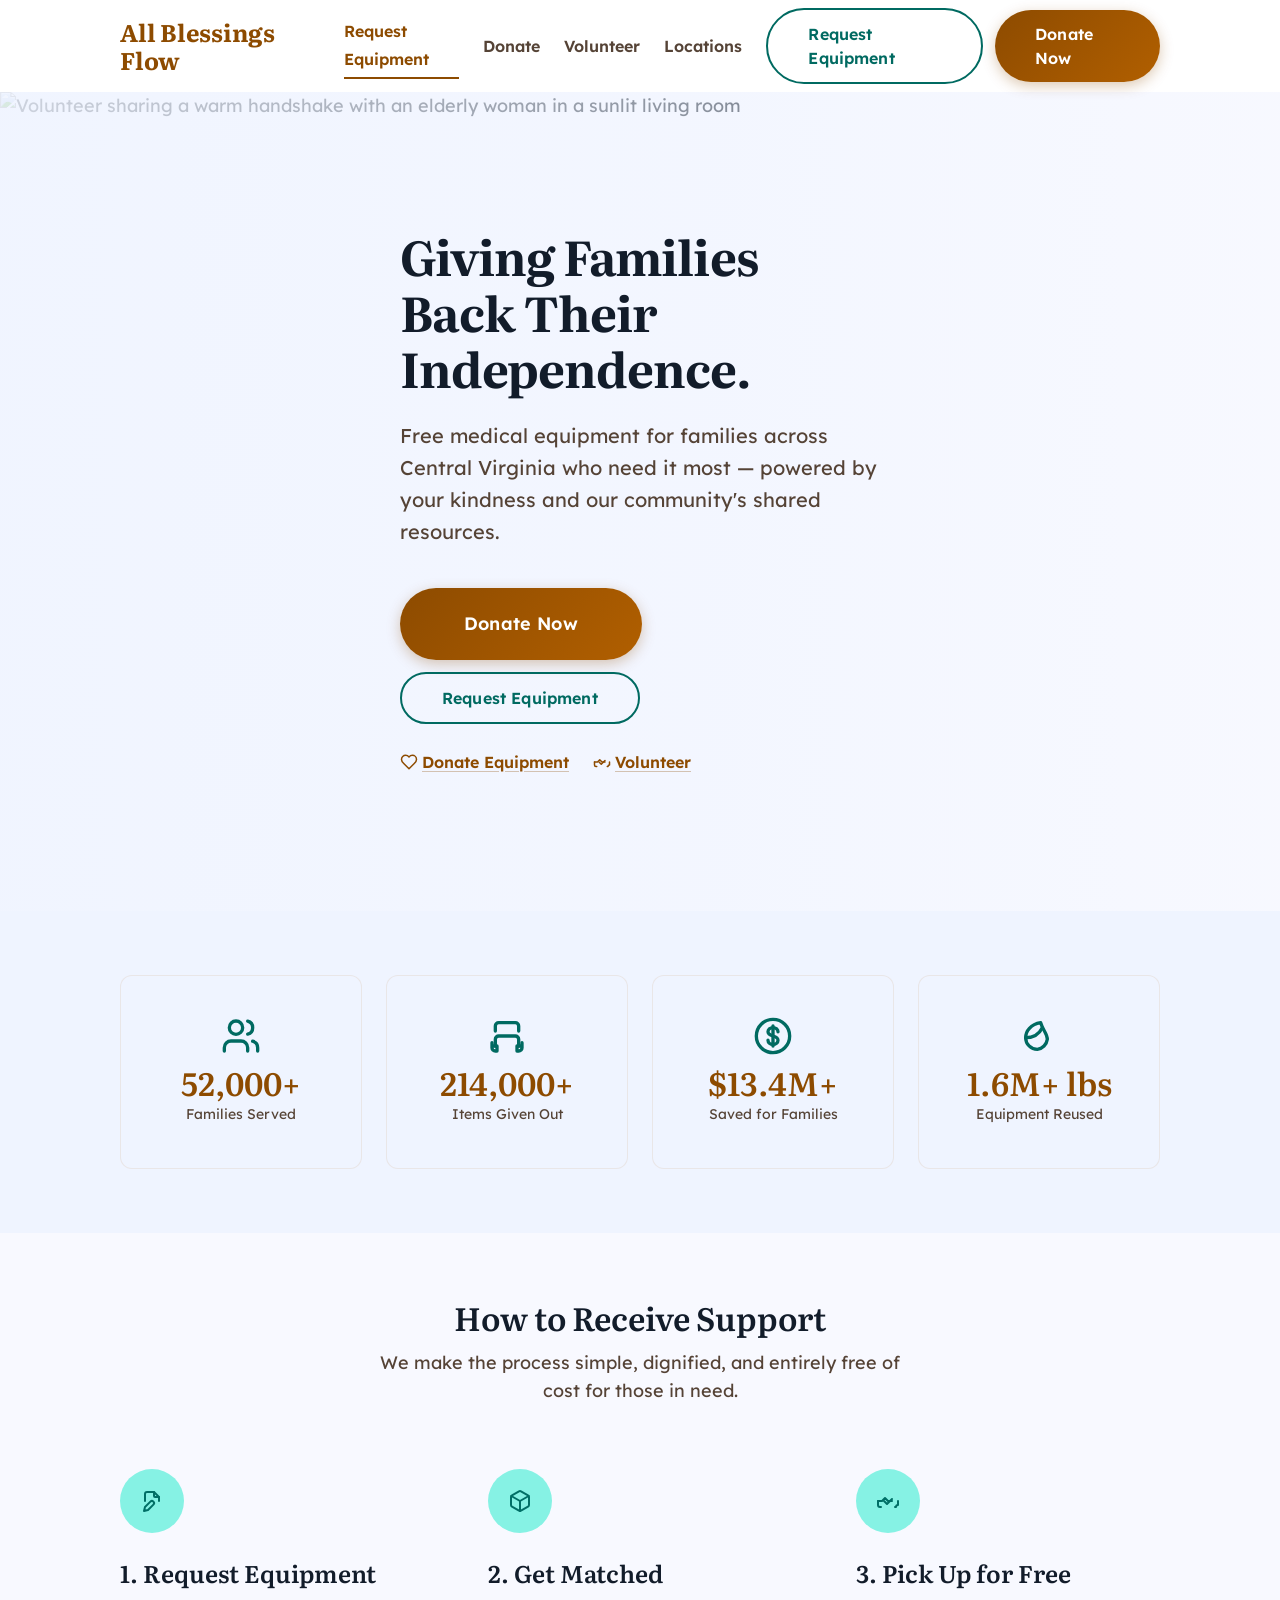
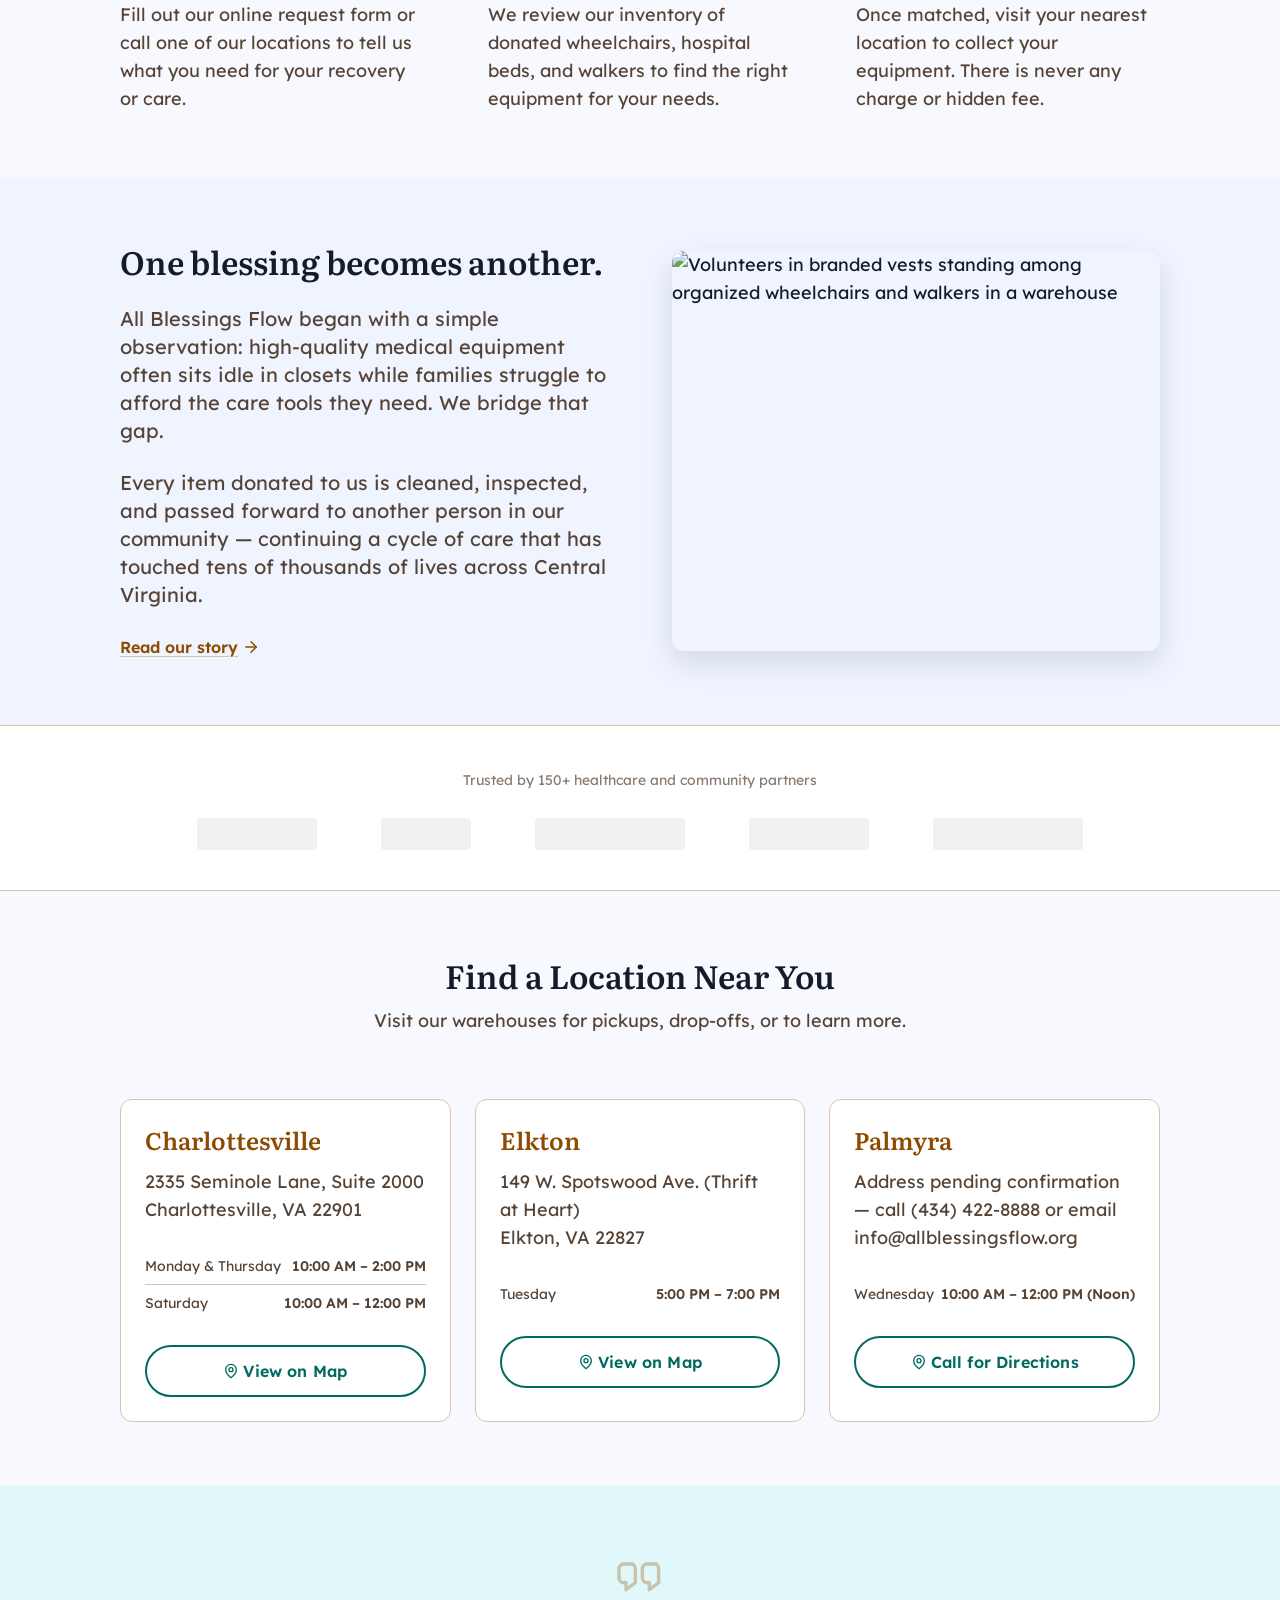
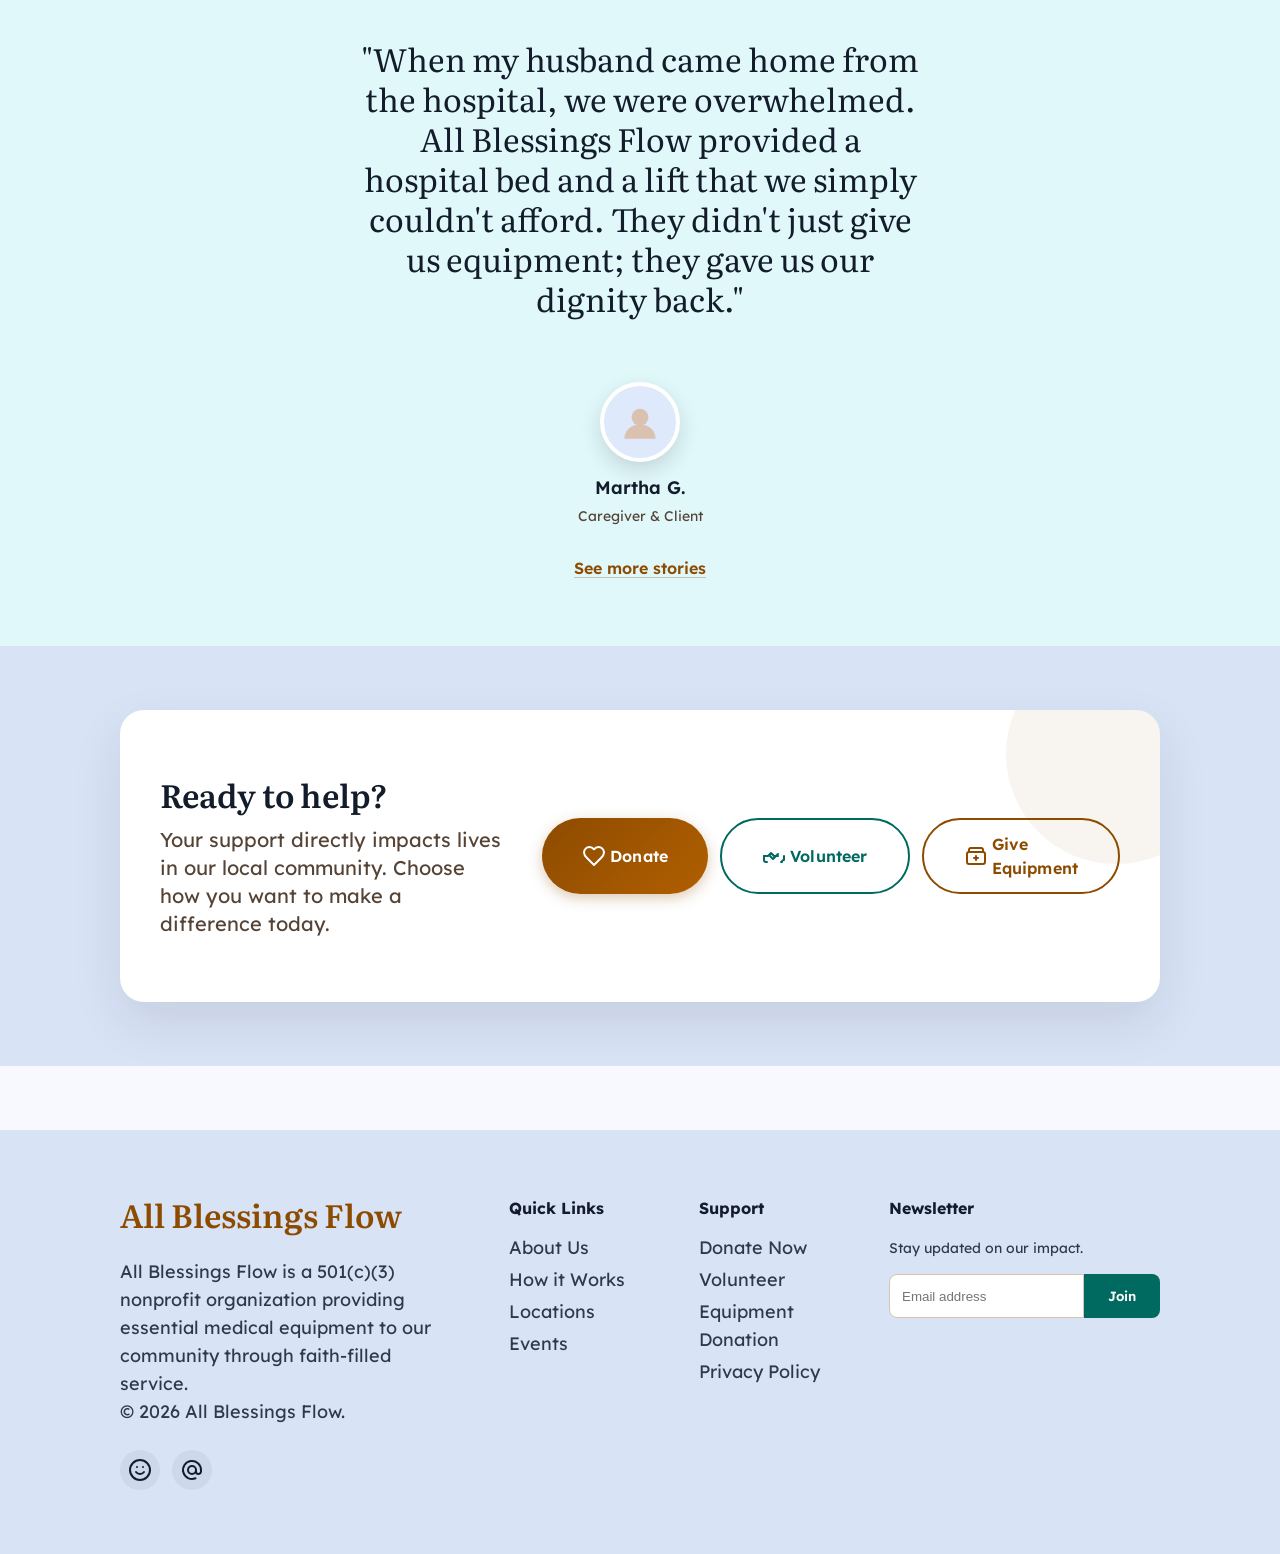
==== index.html @ 449cc772 "Initial commit — All Blessings Flow home page preview build" ====
<!DOCTYPE html>
<html lang="en" class="no-js">
<head>
  <meta charset="UTF-8">
  <meta name="viewport" content="width=device-width, initial-scale=1.0">
  <title>All Blessings Flow | Free Medical Equipment, Charlottesville</title>
  <meta name="description" content="Free durable medical equipment for families in Central Virginia — wheelchairs, hospital beds, and more. No cost, ever. Request equipment today.">
  <link rel="canonical" href="https://[CLIENT-DOMAIN]/">
  <meta property="og:title" content="All Blessings Flow | Free Medical Equipment, Charlottesville">
  <meta property="og:description" content="Free durable medical equipment for families in Central Virginia — wheelchairs, hospital beds, and more. No cost, ever. Request equipment today.">
  <meta property="og:url" content="https://[CLIENT-DOMAIN]/">
  <meta property="og:type" content="website">
  <link rel="stylesheet" href="global/brand.css">
  <link rel="stylesheet" href="global/global.css">
  <link rel="stylesheet" href="index.css">
  <script type="application/ld+json">
{
  "@context": "https://schema.org",
  "@graph": [
    {
      "@type": "NGO",
      "@id": "#business",
      "name": "All Blessings Flow",
      "telephone": "+1-434-422-8888",
      "email": "info@allblessingsflow.org",
      "address": {
        "@type": "PostalAddress",
        "streetAddress": "2335 Seminole Lane, Suite 2000",
        "addressLocality": "Charlottesville",
        "addressRegion": "VA",
        "postalCode": "22901",
        "addressCountry": "US"
      },
      "openingHoursSpecification": [
        {
          "@type": "OpeningHoursSpecification",
          "dayOfWeek": ["Monday", "Thursday"],
          "opens": "10:00",
          "closes": "14:00"
        },
        {
          "@type": "OpeningHoursSpecification",
          "dayOfWeek": ["Saturday"],
          "opens": "10:00",
          "closes": "12:00"
        }
      ],
      "sameAs": [
        "https://www.facebook.com/allblessingsflow",
        "https://www.instagram.com/allblessingsflow2u/",
        "https://www.youtube.com/@allblessingsflow2u"
      ]
    },
    {
      "@type": "WebSite",
      "@id": "#website",
      "name": "All Blessings Flow"
    },
    {
      "@type": "WebPage",
      "name": "All Blessings Flow | Free Medical Equipment, Charlottesville",
      "description": "Free durable medical equipment for families in Central Virginia — wheelchairs, hospital beds, and more. No cost, ever. Request equipment today.",
      "isPartOf": {"@id": "#website"},
      "about": {"@id": "#business"}
    }
  ]
}
  </script>
  <!-- SCHEMA TODO (before go-live): confirm and add "url" on the NGO, WebSite, and WebPage entities once the production domain is finalized. Confirm and add "logo" once new-site brand assets are finalized. Elkton and Palmyra satellite locations are not yet represented as separate LocalBusiness entities. -->
</head>
<body>
  <a href="#main-content" class="skip-link">Skip to main content</a>

  <!-- Icon sprite — inline SVG symbols, no external icon font (fixes Material Symbols web-font failure) -->
  <svg class="icon-sprite" aria-hidden="true">
    <symbol id="icon-users" viewBox="0 0 24 24" fill="none" stroke="currentColor" stroke-width="2" stroke-linecap="round" stroke-linejoin="round">
      <path d="M16 21v-2a4 4 0 0 0-4-4H6a4 4 0 0 0-4 4v2"/><circle cx="9" cy="7" r="4"/><path d="M22 21v-2a4 4 0 0 0-3-3.87"/><path d="M16 3.13a4 4 0 0 1 0 7.75"/>
    </symbol>
    <symbol id="icon-armchair" viewBox="0 0 24 24" fill="none" stroke="currentColor" stroke-width="2" stroke-linecap="round" stroke-linejoin="round">
      <path d="M19 9V6a2 2 0 0 0-2-2H7a2 2 0 0 0-2 2v3"/><path d="M5 18v-4a2 2 0 0 1 2-2h10a2 2 0 0 1 2 2v4"/><path d="M3 16v3a2 2 0 0 0 2 2h1v-3H3Z"/><path d="M21 16v3a2 2 0 0 1-2 2h-1v-3h3Z"/>
    </symbol>
    <symbol id="icon-dollar" viewBox="0 0 24 24" fill="none" stroke="currentColor" stroke-width="2" stroke-linecap="round" stroke-linejoin="round">
      <circle cx="12" cy="12" r="10"/><path d="M12 6v12"/><path d="M15 9.5c0-1.4-1.3-2.5-3-2.5s-3 1.1-3 2.5c0 1.4 1.3 2 3 2.5s3 1.1 3 2.5-1.3 2.5-3 2.5-3-1.1-3-2.5"/>
    </symbol>
    <symbol id="icon-leaf" viewBox="0 0 24 24" fill="none" stroke="currentColor" stroke-width="2" stroke-linecap="round" stroke-linejoin="round">
      <path d="M11 20A7 7 0 0 1 4 13c0-4 3-8 9-9 1.5 5 4 6.5 4 10a7 7 0 0 1-6 6z"/><path d="M4 13c4 0 8-2 10-6"/>
    </symbol>
    <symbol id="icon-file-edit" viewBox="0 0 24 24" fill="none" stroke="currentColor" stroke-width="2" stroke-linecap="round" stroke-linejoin="round">
      <path d="M14 3v4a1 1 0 0 0 1 1h4"/><path d="M5 12V5a2 2 0 0 1 2-2h7l5 5v4"/><path d="M10.4 12.6a2 2 0 1 1 3 3L8 21l-4 1 1-4z"/>
    </symbol>
    <symbol id="icon-package" viewBox="0 0 24 24" fill="none" stroke="currentColor" stroke-width="2" stroke-linecap="round" stroke-linejoin="round">
      <path d="M21 16V8a2 2 0 0 0-1-1.7l-7-4a2 2 0 0 0-2 0l-7 4A2 2 0 0 0 3 8v8a2 2 0 0 0 1 1.7l7 4a2 2 0 0 0 2 0l7-4A2 2 0 0 0 21 16Z"/><path d="M3.3 7 12 12l8.7-5"/><path d="M12 22V12"/>
    </symbol>
    <symbol id="icon-handshake" viewBox="0 0 24 24" fill="none" stroke="currentColor" stroke-width="2" stroke-linecap="round" stroke-linejoin="round">
      <path d="M8 12l3 3 5-5"/><path d="M2 12h4l3-3 3 3h4"/><path d="M2 12v4a2 2 0 0 0 2 2h1"/><path d="M22 12v4a2 2 0 0 0-2 2h-1"/>
    </symbol>
    <symbol id="icon-heart" viewBox="0 0 24 24" fill="none" stroke="currentColor" stroke-width="2" stroke-linecap="round" stroke-linejoin="round">
      <path d="M19 14c1.5-1.5 3-3.3 3-5.5A5.5 5.5 0 0 0 16.5 3c-1.8 0-3.4.9-4.5 2.3C10.9 3.9 9.3 3 7.5 3A5.5 5.5 0 0 0 2 8.5c0 2.2 1.5 4 3 5.5l7 7Z"/>
    </symbol>
    <symbol id="icon-map-pin" viewBox="0 0 24 24" fill="none" stroke="currentColor" stroke-width="2" stroke-linecap="round" stroke-linejoin="round">
      <path d="M20 10c0 6-8 12-8 12s-8-6-8-12a8 8 0 0 1 16 0Z"/><circle cx="12" cy="10" r="3"/>
    </symbol>
    <symbol id="icon-quote" viewBox="0 0 24 24" fill="none" stroke="currentColor" stroke-width="1.5" stroke-linecap="round" stroke-linejoin="round">
      <path d="M9 6H5a2 2 0 0 0-2 2v4a2 2 0 0 0 2 2h1v3l4-3V8a2 2 0 0 0-2-2Z"/><path d="M19 6h-4a2 2 0 0 0-2 2v4a2 2 0 0 0 2 2h1v3l4-3V8a2 2 0 0 0-2-2Z"/>
    </symbol>
    <symbol id="icon-arrow-right" viewBox="0 0 24 24" fill="none" stroke="currentColor" stroke-width="2" stroke-linecap="round" stroke-linejoin="round">
      <path d="M5 12h14"/><path d="m12 5 7 7-7 7"/>
    </symbol>
    <symbol id="icon-medical" viewBox="0 0 24 24" fill="none" stroke="currentColor" stroke-width="2" stroke-linecap="round" stroke-linejoin="round">
      <path d="M19 8V6a2 2 0 0 0-2-2H7a2 2 0 0 0-2 2v2"/><rect x="3" y="8" width="18" height="12" rx="2"/><path d="M12 12v4"/><path d="M10 14h4"/>
    </symbol>
    <symbol id="icon-at-sign" viewBox="0 0 24 24" fill="none" stroke="currentColor" stroke-width="2" stroke-linecap="round" stroke-linejoin="round">
      <circle cx="12" cy="12" r="4"/><path d="M16 12v1.5a2.5 2.5 0 0 0 5 0V12a9 9 0 1 0-5.5 8.28"/>
    </symbol>
    <symbol id="icon-smile" viewBox="0 0 24 24" fill="none" stroke="currentColor" stroke-width="2" stroke-linecap="round" stroke-linejoin="round">
      <circle cx="12" cy="12" r="10"/><path d="M8 14s1.5 2 4 2 4-2 4-2"/><line x1="9" y1="9" x2="9.01" y2="9"/><line x1="15" y1="9" x2="15.01" y2="9"/>
    </symbol>
  </svg>

  <header class="site-header">
    <div class="container site-header__inner">
      <a href="index.html" class="site-header__logo">All Blessings Flow</a>

      <nav class="site-nav" aria-label="Primary">
        <a href="#" class="site-nav__link site-nav__link--active">Request Equipment</a>
        <a href="#" class="site-nav__link">Donate</a>
        <a href="#" class="site-nav__link">Volunteer</a>
        <a href="#" class="site-nav__link">Locations</a>
      </nav>

      <div class="site-header__actions">
        <a href="#" class="btn-secondary site-header__cta-secondary">Request Equipment</a>
        <a href="#" class="btn-primary">Donate Now</a>
        <button type="button" class="nav-toggle" aria-label="Toggle menu" aria-expanded="false">
          <span></span><span></span><span></span>
        </button>
      </div>
    </div>
  </header>

  <main id="main-content">

    <!-- Hero: Character + Problem (SB7) — CTA hierarchy fix: ONE primary filled CTA, ONE outlined secondary -->
    <section class="hero">
      <div class="hero__media">
        <div class="hero__scrim"></div>
        <!-- PLACEHOLDER IMAGE — swap for real ABF photography before launch -->
        <img
          src="https://lh3.googleusercontent.com/aida-public/[base64]"
          alt="Volunteer sharing a warm handshake with an elderly woman in a sunlit living room"
          loading="eager"
          width="1600"
          height="900"
          class="hero__image"
        >
      </div>
      <div class="container hero__content">
        <h1 class="hero__headline">Giving Families Back Their Independence.</h1>
        <p class="hero__subhead">Free medical equipment for families across Central Virginia who need it most — powered by your kindness and our community's shared resources.</p>
        <div class="hero__ctas">
          <a href="#" class="btn-primary btn-primary--large">Donate Now</a>
          <a href="#" class="btn-secondary">Request Equipment</a>
        </div>
        <div class="hero__tertiary-links">
          <a href="#" class="btn-tertiary-link">
            <svg class="icon"><use href="#icon-heart"></use></svg>
            Donate Equipment
          </a>
          <a href="#" class="btn-tertiary-link">
            <svg class="icon"><use href="#icon-handshake"></use></svg>
            Volunteer
          </a>
        </div>
      </div>
    </section>

    <!-- Impact Stats: Guide — Authority (SB7) -->
    <section class="section impact-stats" aria-label="Our impact">
      <div class="container">
        <h2 class="sr-only">Our Impact Since 2015</h2>
        <div class="impact-stats__grid">
          <div class="bento-card impact-stat">
            <svg class="icon icon-lg impact-stat__icon"><use href="#icon-users"></use></svg>
            <p class="impact-stat__number">52,000+</p>
            <p class="impact-stat__label">Families Served</p>
          </div>
          <div class="bento-card impact-stat">
            <svg class="icon icon-lg impact-stat__icon"><use href="#icon-armchair"></use></svg>
            <p class="impact-stat__number">214,000+</p>
            <p class="impact-stat__label">Items Given Out</p>
          </div>
          <div class="bento-card impact-stat">
            <svg class="icon icon-lg impact-stat__icon"><use href="#icon-dollar"></use></svg>
            <p class="impact-stat__number">$13.4M+</p>
            <p class="impact-stat__label">Saved for Families</p>
          </div>
          <div class="bento-card impact-stat">
            <svg class="icon icon-lg impact-stat__icon"><use href="#icon-leaf"></use></svg>
            <p class="impact-stat__number">1.6M+ lbs</p>
            <p class="impact-stat__label">Equipment Reused</p>
          </div>
        </div>
      </div>
    </section>

    <!-- How It Works: Plan (SB7) -->
    <section class="section how-it-works" id="how-it-works">
      <div class="container">
        <div class="how-it-works__intro">
          <h2>How to Receive Support</h2>
          <p>We make the process simple, dignified, and entirely free of cost for those in need.</p>
        </div>
        <div class="how-it-works__steps">
          <div class="how-it-works__step">
            <div class="how-it-works__icon-circle">
              <svg class="icon"><use href="#icon-file-edit"></use></svg>
            </div>
            <h3>1. Request Equipment</h3>
            <p>Fill out our online request form or call one of our locations to tell us what you need for your recovery or care.</p>
          </div>
          <div class="how-it-works__step">
            <div class="how-it-works__icon-circle">
              <svg class="icon"><use href="#icon-package"></use></svg>
            </div>
            <h3>2. Get Matched</h3>
            <p>We review our inventory of donated wheelchairs, hospital beds, and walkers to find the right equipment for your needs.</p>
          </div>
          <div class="how-it-works__step">
            <div class="how-it-works__icon-circle">
              <svg class="icon"><use href="#icon-handshake"></use></svg>
            </div>
            <h3>3. Pick Up for Free</h3>
            <p>Once matched, visit your nearest location to collect your equipment. There is never any charge or hidden fee.</p>
          </div>
        </div>
      </div>
    </section>

    <!-- Mission Story: Guide — Empathy + Problem (Philosophical) (SB7) -->
    <section class="section mission-story">
      <div class="container mission-story__grid">
        <div class="mission-story__content">
          <h2>One blessing becomes another.</h2>
          <p>All Blessings Flow began with a simple observation: high-quality medical equipment often sits idle in closets while families struggle to afford the care tools they need. We bridge that gap.</p>
          <p>Every item donated to us is cleaned, inspected, and passed forward to another person in our community — continuing a cycle of care that has touched tens of thousands of lives across Central Virginia.</p>
          <a href="#" class="btn-tertiary-link">
            Read our story
            <svg class="icon"><use href="#icon-arrow-right"></use></svg>
          </a>
        </div>
        <div class="mission-story__media">
          <!-- PLACEHOLDER IMAGE — swap for real ABF photography before launch -->
          <img
            src="https://lh3.googleusercontent.com/aida-public/[base64]"
            alt="Volunteers in branded vests standing among organized wheelchairs and walkers in a warehouse"
            loading="lazy"
            width="800"
            height="600"
          >
        </div>
      </div>
    </section>

    <!-- Partner Bar: Guide — Authority (SB7) -->
    <section class="section partner-bar" aria-label="Our partners">
      <div class="container">
        <p class="partner-bar__label">Trusted by 150+ healthcare and community partners</p>
        <div class="partner-bar__logos" aria-hidden="true">
          <div class="partner-bar__logo"></div>
          <div class="partner-bar__logo partner-bar__logo--sm"></div>
          <div class="partner-bar__logo partner-bar__logo--lg"></div>
          <div class="partner-bar__logo"></div>
          <div class="partner-bar__logo partner-bar__logo--lg"></div>
        </div>
      </div>
    </section>

    <!-- Locations: rendered from structured data in index.js — see Copy Flags for two unresolved fields -->
    <section class="section locations" id="locations" aria-label="Our locations">
      <div class="container">
        <div class="locations__intro">
          <h2>Find a Location Near You</h2>
          <p>Visit our warehouses for pickups, drop-offs, or to learn more.</p>
        </div>
        <div class="locations__grid" id="locations-grid">
          <!-- Populated by index.js from the LOCATIONS data array -->
        </div>
      </div>
    </section>

    <!-- Testimonial: Success Vision + Transformation (SB7) — Typographic boldness moment -->
    <!-- PLACEHOLDER TESTIMONIAL — replace with real client story + real photo before launch, do not publish as-is -->
    <section class="section testimonial" aria-label="Client testimonial">
      <div class="container testimonial__content">
        <svg class="icon testimonial__quote-mark" aria-hidden="true"><use href="#icon-quote"></use></svg>
        <blockquote class="testimonial__quote">
          "When my husband came home from the hospital, we were overwhelmed. All Blessings Flow provided a hospital bed and a lift that we simply couldn't afford. They didn't just give us equipment; they gave us our dignity back."
        </blockquote>
        <div class="testimonial__attribution">
          <div class="testimonial__avatar" role="img" aria-label="Placeholder avatar — testimonial photo pending">
            <svg width="48" height="48" viewBox="0 0 80 80" aria-hidden="true">
              <circle cx="40" cy="40" r="40" class="avatar-placeholder__bg"/>
              <circle cx="40" cy="32" r="14" class="avatar-placeholder__fg"/>
              <path d="M14 68c0-14.36 11.64-24 26-24s26 9.64 26 24" class="avatar-placeholder__fg"/>
            </svg>
          </div>
          <p class="testimonial__name">Martha G.</p>
          <p class="testimonial__role">Caregiver &amp; Client</p>
          <a href="#" class="btn-tertiary-link testimonial__link">See more stories</a>
        </div>
      </div>
    </section>

    <!-- Secondary CTA — Layout boldness moment: inset card breaks the full-bleed section stack -->
    <section class="section secondary-cta">
      <div class="container">
        <div class="secondary-cta__card">
          <div class="secondary-cta__decor" aria-hidden="true"></div>
          <div class="secondary-cta__content">
            <h2>Ready to help?</h2>
            <p>Your support directly impacts lives in our local community. Choose how you want to make a difference today.</p>
          </div>
          <div class="secondary-cta__actions">
            <a href="#" class="btn-primary">
              <svg class="icon"><use href="#icon-heart"></use></svg>
              Donate
            </a>
            <a href="#" class="btn-secondary">
              <svg class="icon"><use href="#icon-handshake"></use></svg>
              Volunteer
            </a>
            <a href="#" class="btn-ghost secondary-cta__give-equipment">
              <svg class="icon"><use href="#icon-medical"></use></svg>
              Give Equipment
            </a>
          </div>
        </div>
      </div>
    </section>

  </main>

  <footer class="site-footer">
    <div class="container site-footer__grid">
      <div class="site-footer__about">
        <h2 class="site-footer__logo">All Blessings Flow</h2>
        <p class="site-footer__description">
          All Blessings Flow is a 501(c)(3) nonprofit organization providing essential medical equipment to our community through faith-filled service.
          <br>&copy; <span id="copyright-year"></span> All Blessings Flow.
        </p>
        <div class="site-footer__socials">
          <a href="#" class="site-footer__social-link" aria-label="All Blessings Flow on social media">
            <svg class="icon"><use href="#icon-smile"></use></svg>
          </a>
          <a href="mailto:info@allblessingsflow.org" class="site-footer__social-link" aria-label="Email All Blessings Flow">
            <svg class="icon"><use href="#icon-at-sign"></use></svg>
          </a>
        </div>
      </div>

      <div class="site-footer__columns">
        <div class="site-footer__column">
          <h4>Quick Links</h4>
          <ul>
            <li><a href="#">About Us</a></li>
            <li><a href="#how-it-works">How it Works</a></li>
            <li><a href="#locations">Locations</a></li>
            <li><a href="#">Events</a></li>
          </ul>
        </div>
        <div class="site-footer__column">
          <h4>Support</h4>
          <ul>
            <li><a href="#">Donate Now</a></li>
            <li><a href="#">Volunteer</a></li>
            <li><a href="#">Equipment Donation</a></li>
            <li><a href="#">Privacy Policy</a></li>
          </ul>
        </div>
        <div class="site-footer__column site-footer__column--newsletter">
          <h4>Newsletter</h4>
          <p>Stay updated on our impact.</p>
          <form
            name="newsletter-signup"
            method="POST"
            data-netlify="true"
            class="newsletter-form"
          >
            <input type="hidden" name="form-name" value="newsletter-signup">
            <div class="newsletter-form__row">
              <label for="newsletter-email" class="sr-only">Email address</label>
              <input type="email" id="newsletter-email" name="email" placeholder="Email address" required class="newsletter-form__input">
              <button type="submit" class="newsletter-form__submit">Join</button>
            </div>
            <p class="newsletter-form__message newsletter-form__message--success" hidden>Thanks for joining — we'll keep you posted on the families you're helping.</p>
            <p class="newsletter-form__message newsletter-form__message--error" hidden>Something went wrong — please try again, or email us directly at info@allblessingsflow.org.</p>
          </form>
        </div>
      </div>
    </div>
  </footer>

  <script src="global/nav.js" defer></script>
  <script src="index.js" defer></script>
</body>
</html>
---- global/brand.css ----
/* Brand — All Blessings Flow */
/* Generated by Brand Agent — Stitch Foundation Mode (translated from DESIGN.md + code.html) — do not edit manually */

@import url('https://fonts.googleapis.com/css2?family=Literata:wght@400;600;700&family=Lexend:wght@400;500;600&display=swap');

:root {
  /* ---- Core 5-role palette ---- */
  --color-primary: #8d4b00;
  --color-secondary: #006a61;
  --color-neutral-dark: #121c2a;
  --color-neutral-light: #f8f9ff;
  --color-accent: #b15f00;

  /* RGB channel companions (for rgba() alpha variants) */
  --color-primary-rgb: 141, 75, 0;
  --color-secondary-rgb: 0, 106, 97;
  --color-accent-rgb: 177, 95, 0;
  --color-neutral-dark-rgb: 18, 28, 42;
  --color-neutral-light-rgb: 248, 249, 255;

  /* Utility colors — required on every build */
  --color-text-muted: #554336;      /* on-surface-variant */
  --color-text-lighter: #887364;    /* outline */
  --color-border: #dbc2b0;          /* outline-variant */
  --color-input-border: #dbc2b0;    /* outline-variant */
  --color-error: #ba1a1a;

  /* ---- Extended Stitch surface system (preserved verbatim from DESIGN.md/code.html) ---- */
  --color-surface: #f8f9ff;
  --color-surface-dim: #d0dbed;
  --color-surface-bright: #f8f9ff;
  --color-surface-container-lowest: #ffffff;
  --color-surface-container-low: #eff4ff;
  --color-surface-container-low-rgb: 239, 244, 255;
  --color-surface-container: #e6eeff;
  --color-surface-container-high: #dee9fc;
  --color-surface-container-highest: #d9e3f6;
  --color-on-surface: #121c2a;
  --color-on-surface-variant: #554336;
  --color-outline: #887364;
  --color-outline-variant: #dbc2b0;
  --color-secondary-container: #86f2e4;
  --color-on-secondary-container: #006f66;
  --color-on-primary: #ffffff;
  --color-on-secondary: #ffffff;
  --color-on-error: #ffffff;

  /* Hero scrim / overlay (hero uses a light gradient scrim, not a dark one) */
  --hero-scrim: rgba(var(--color-surface-container-low-rgb), 0.85);

  /* Typography */
  --font-display: 'Literata', serif;
  --font-body: 'Lexend', sans-serif;

  /* Font sizes — mobile-first base values */
  --text-h1: 32px;
  --text-h1-line-height: 40px;
  --text-h1-letter-spacing: -0.02em;
  --text-h2: 24px;
  --text-h2-line-height: 32px;
  --text-h3: 24px;
  --text-h3-line-height: 32px;
  --text-body-lg: 20px;
  --text-body-lg-line-height: 32px;
  --text-body: 18px;
  --text-body-line-height: 28px;
  --text-label-lg: 16px;
  --text-label-lg-line-height: 24px;
  --text-label-lg-letter-spacing: 0.01em;
  --text-small: 14px;
  --text-small-line-height: 20px;

  /* Spacing — Stitch-native scale (matches code.html Tailwind spacing keys exactly) */
  --space-xs: 4px;
  --space-base: 8px;
  --space-sm: 12px;
  --space-md: 24px;
  --space-gutter: 24px;
  --space-lg: 40px;
  --space-xl: 64px;
  --space-margin-mobile: 16px;
  --space-margin-desktop: 80px;

  /* Layout */
  --container-max: 1200px;
  --section-padding: 64px;           /* desktop vertical section padding (xl) */
  --section-padding-mobile: 48px;    /* NON-BLOCKING assumption — DESIGN.md defines one xl value; 48px derived per project convention (mobile < desktop) */
  --container-padding: 16px;         /* margin-mobile */
  --container-padding-desktop: 80px; /* margin-desktop */

  /* Border radius */
  --radius-default: 0.25rem;
  --radius-lg: 0.5rem;
  --radius-xl: 0.75rem;
  --radius-full: 9999px;
}

/* Desktop typography upgrade — min-width only, per mobile-first rule */
@media (min-width: 769px) {
  :root {
    --text-h1: 48px;
    --text-h1-line-height: 56px;
    --text-h2: 32px;
    --text-h2-line-height: 40px;
  }
}
---- global/global.css ----
/* All Blessings Flow — Global Styles */
/* Imports brand.css, resets, base styles, shared components */

@import url('brand.css');

/*
  Motion moments committed for this build (Step 0 — UI/UX Design Thinking):
  1. Hero entrance — headline/subhead/CTAs fade up in staggered sequence on load (index.html hero)
  2. Primary CTA hover — .btn-primary lifts + brightens on hover/focus
  3. Featured cards (Impact Stats + Locations) — hover lift, plus a one-time IntersectionObserver
     reveal-on-scroll as each card group enters the viewport (index.js)
  Nothing else animates. No parallax, no auto-play, no scroll-linked effects beyond the above.
*/

/* ---- Reset ---- */
*,
*::before,
*::after {
  box-sizing: border-box;
  margin: 0;
  padding: 0;
}

html {
  scroll-behavior: smooth;
}

body {
  font-family: var(--font-body);
  font-size: var(--text-body);
  line-height: var(--text-body-line-height);
  color: var(--color-on-surface);
  background: var(--color-surface);
  overflow-x: hidden;
  -webkit-font-smoothing: antialiased;
}

img {
  max-width: 100%;
  height: auto;
  display: block;
}

a {
  color: inherit;
  text-decoration: none;
}

button {
  font-family: inherit;
  cursor: pointer;
  border: none;
  background: none;
}

ul {
  list-style: none;
}

h1, h2, h3, h4 {
  font-family: var(--font-display);
  color: var(--color-on-surface);
}

h1 {
  font-size: var(--text-h1);
  line-height: var(--text-h1-line-height);
  font-weight: 700;
  letter-spacing: var(--text-h1-letter-spacing);
}

h2 {
  font-size: var(--text-h2);
  line-height: var(--text-h2-line-height);
  font-weight: 600;
}

h3 {
  font-size: var(--text-h3);
  line-height: var(--text-h3-line-height);
  font-weight: 600;
}

/* ---- Skip Link ---- */
.skip-link {
  position: absolute;
  top: -100px;
  left: var(--space-base);
  background: var(--color-primary);
  color: var(--color-on-primary);
  padding: var(--space-sm) var(--space-md);
  border-radius: var(--radius-default);
  z-index: 1000;
  transition: top 200ms ease;
}

.skip-link:focus {
  top: var(--space-base);
}

/* ---- Focus states ---- */
a:focus-visible,
button:focus-visible,
input:focus-visible {
  outline: 3px solid var(--color-secondary);
  outline-offset: 2px;
}

/* ---- Container ---- */
.container {
  width: 100%;
  max-width: var(--container-max);
  margin-inline: auto;
  padding-inline: var(--container-padding);
}

@media (min-width: 769px) {
  .container {
    padding-inline: var(--container-padding-desktop);
  }
}

/* ---- Buttons ---- */
.btn-primary,
.btn-secondary,
.btn-ghost {
  display: inline-flex;
  align-items: center;
  justify-content: center;
  gap: var(--space-xs);
  min-height: 44px;
  padding: var(--space-sm) var(--space-lg);
  border-radius: var(--radius-full);
  font-family: var(--font-body);
  font-size: var(--text-label-lg);
  font-weight: 600;
  letter-spacing: var(--text-label-lg-letter-spacing);
  line-height: var(--text-label-lg-line-height);
  transition: transform 200ms ease, opacity 200ms ease, background 200ms ease;
}

.btn-primary {
  background: linear-gradient(135deg, var(--color-primary) 0%, var(--color-accent) 100%);
  color: var(--color-on-primary);
  box-shadow: 0 4px 14px rgba(var(--color-primary-rgb), 0.3);
}

.btn-primary:hover,
.btn-primary:focus-visible {
  transform: translateY(-2px);
  opacity: 0.92;
}

.btn-primary--large {
  padding: var(--space-md) var(--space-xl);
  font-size: 1.125rem;
}

.btn-secondary {
  background: transparent;
  color: var(--color-secondary);
  border: 2px solid var(--color-secondary);
}

.btn-secondary:hover,
.btn-secondary:focus-visible {
  background: var(--color-secondary);
  color: var(--color-on-secondary);
}

.btn-ghost {
  background: var(--color-on-surface);
  color: var(--color-neutral-light);
}

.btn-tertiary-link {
  display: inline-flex;
  align-items: center;
  gap: var(--space-xs);
  color: var(--color-primary);
  font-weight: 600;
  font-size: var(--text-label-lg);
  text-decoration: underline;
  text-decoration-color: rgba(var(--color-primary-rgb), 0.3);
  text-underline-offset: 3px;
  transition: text-decoration-color 200ms ease;
}

.btn-tertiary-link:hover {
  text-decoration-color: var(--color-primary);
}

.btn-tertiary-link .icon {
  width: 18px;
  height: 18px;
}

/* ---- Icon utility ---- */
.icon {
  width: 24px;
  height: 24px;
  flex-shrink: 0;
}

.icon-sprite {
  display: none;
}

/* ---- Skip Nav helpers ---- */
main {
  display: block;
}

/* ---- Section base ---- */
.section {
  padding-block: var(--section-padding-mobile);
}

@media (min-width: 769px) {
  .section {
    padding-block: var(--section-padding);
  }
}

/* ---- Bento / Featured Card (Impact Stats + Locations) ---- */
.bento-card {
  background: var(--color-surface-container-low);
  border: 1px solid rgba(var(--color-primary-rgb), 0);
  border-color: color-mix(in srgb, var(--color-outline-variant) 30%, transparent);
  border-radius: var(--radius-xl);
  transition: transform 300ms ease, box-shadow 300ms ease;
  opacity: 0;
  transform: translateY(20px);
}

.bento-card.is-visible {
  opacity: 1;
  transform: translateY(0);
  transition: opacity 500ms ease, transform 500ms ease;
}

.bento-card:hover {
  transform: translateY(-4px);
  box-shadow: 0 12px 30px rgba(var(--color-neutral-dark-rgb), 0.08);
}

.bento-card.is-visible:hover {
  transform: translateY(-4px);
}

/* ---- Skip link visible fallback for no-JS reveal (progressive enhancement) ---- */
.no-js .bento-card {
  opacity: 1;
  transform: none;
}
---- index.css ----
/* All Blessings Flow — Home Page Styles */
/* Uses only CSS variables from global/brand.css — no hardcoded colors */

.sr-only {
  position: absolute;
  width: 1px;
  height: 1px;
  padding: 0;
  margin: -1px;
  overflow: hidden;
  clip: rect(0, 0, 0, 0);
  white-space: nowrap;
  border: 0;
}

.icon-lg {
  width: 40px;
  height: 40px;
}

.icon-sm {
  width: 16px;
  height: 16px;
}

/* ==================== Site Header / Nav ==================== */
.site-header {
  position: sticky;
  top: 0;
  z-index: 50;
  background: var(--color-surface-container-lowest);
  transition: box-shadow 200ms ease;
}

.site-header.is-scrolled {
  box-shadow: 0 2px 12px rgba(var(--color-neutral-dark-rgb), 0.08);
}

.site-header__inner {
  display: flex;
  align-items: center;
  justify-content: space-between;
  gap: var(--space-md);
  padding-block: var(--space-base);
}

.site-header__logo {
  font-family: var(--font-display);
  font-size: 1.5rem;
  font-weight: 700;
  color: var(--color-primary);
  letter-spacing: -0.01em;
}

.site-nav {
  display: none;
  align-items: center;
  gap: var(--space-md);
}

.site-nav__link {
  font-family: var(--font-body);
  font-size: var(--text-label-lg);
  font-weight: 600;
  color: var(--color-on-surface-variant);
  padding-block: var(--space-xs);
  min-height: 44px;
  display: inline-flex;
  align-items: center;
  transition: color 200ms ease;
}

.site-nav__link:hover {
  color: var(--color-primary);
}

.site-nav__link--active {
  color: var(--color-primary);
  border-bottom: 2px solid var(--color-primary);
}

.site-header__actions {
  display: flex;
  align-items: center;
  gap: var(--space-sm);
}

.site-header__cta-secondary {
  display: none;
}

/* Hamburger */
.nav-toggle {
  display: flex;
  flex-direction: column;
  justify-content: center;
  align-items: center;
  gap: 5px;
  width: 44px;
  height: 44px;
}

.nav-toggle span {
  display: block;
  width: 22px;
  height: 2px;
  background: var(--color-on-surface);
  transition: transform 200ms ease, opacity 200ms ease;
}

body.nav-open .nav-toggle span:nth-child(1) {
  transform: translateY(7px) rotate(45deg);
}
body.nav-open .nav-toggle span:nth-child(2) {
  opacity: 0;
}
body.nav-open .nav-toggle span:nth-child(3) {
  transform: translateY(-7px) rotate(-45deg);
}

/* Mobile nav overlay — opacity + pointer-events transition, never display:none/block */
.nav-overlay {
  position: fixed;
  inset: 0;
  background: rgba(var(--color-neutral-dark-rgb), 0.4);
  opacity: 0;
  pointer-events: none;
  transition: opacity 250ms ease;
  z-index: 40;
}

body.nav-open .nav-overlay {
  opacity: 1;
  pointer-events: auto;
}

body.nav-open .site-nav {
  display: flex;
  flex-direction: column;
  align-items: flex-start;
  position: fixed;
  top: 0;
  right: 0;
  bottom: 0;
  width: min(80vw, 320px);
  background: var(--color-surface-container-lowest);
  padding: calc(var(--space-xl) + var(--space-md)) var(--space-md) var(--space-md);
  gap: var(--space-md);
  z-index: 45;
  box-shadow: -4px 0 24px rgba(var(--color-neutral-dark-rgb), 0.12);
}

@media (min-width: 1024px) {
  .site-nav {
    display: flex;
    position: static;
    width: auto;
    background: none;
    padding: 0;
    box-shadow: none;
  }
  .site-header__cta-secondary {
    display: inline-flex;
  }
  .nav-toggle {
    display: none;
  }
}

/* ==================== Hero ==================== */
.hero {
  position: relative;
  min-height: 560px;
  display: flex;
  align-items: center;
  padding-block: var(--space-xl);
  overflow: hidden;
}

.hero__media {
  position: absolute;
  inset: 0;
  z-index: 0;
}

.hero__scrim {
  position: absolute;
  inset: 0;
  background: linear-gradient(to right, var(--hero-scrim) 0%, rgba(var(--color-surface-container-low-rgb), 0.55) 55%, rgba(var(--color-surface-container-low-rgb), 0.1) 100%);
  z-index: 1;
}

.hero__image {
  width: 100%;
  height: 100%;
  object-fit: cover;
}

.hero__content {
  position: relative;
  z-index: 2;
  max-width: 640px;
}

.hero__headline {
  opacity: 0;
  animation: fade-up 500ms ease forwards;
}

.hero__subhead {
  font-size: var(--text-body-lg);
  line-height: var(--text-body-lg-line-height);
  color: var(--color-on-surface-variant);
  margin-top: var(--space-md);
  max-width: 480px;
  opacity: 0;
  animation: fade-up 500ms ease 100ms forwards;
}

.hero__ctas {
  display: flex;
  flex-wrap: wrap;
  gap: var(--space-sm);
  margin-top: var(--space-lg);
  opacity: 0;
  animation: fade-up 500ms ease 200ms forwards;
}

.hero__tertiary-links {
  display: flex;
  flex-wrap: wrap;
  gap: var(--space-md);
  margin-top: var(--space-md);
  opacity: 0;
  animation: fade-up 500ms ease 300ms forwards;
}

@keyframes fade-up {
  from { opacity: 0; transform: translateY(16px); }
  to { opacity: 1; transform: translateY(0); }
}

@media (min-width: 769px) {
  .hero {
    min-height: 700px;
  }
}

@media (min-width: 1024px) {
  .hero {
    min-height: 819px;
  }
}

/* ==================== Impact Stats ==================== */
.impact-stats {
  background: var(--color-surface-container-low);
}

.impact-stats__grid {
  display: grid;
  grid-template-columns: 1fr;
  gap: var(--space-md);
}

.impact-stat {
  padding: var(--space-lg) var(--space-md);
  display: flex;
  flex-direction: column;
  align-items: center;
  text-align: center;
}

.impact-stat__icon {
  color: var(--color-secondary);
  margin-bottom: var(--space-sm);
}

.impact-stat__number {
  font-family: var(--font-display);
  font-size: var(--text-h2);
  font-weight: 600;
  color: var(--color-primary);
}

.impact-stat__label {
  color: var(--color-on-surface-variant);
  font-size: var(--text-small);
  margin-top: var(--space-xs);
}

@media (min-width: 600px) {
  .impact-stats__grid {
    grid-template-columns: repeat(2, 1fr);
  }
}

@media (min-width: 1024px) {
  .impact-stats__grid {
    grid-template-columns: repeat(4, 1fr);
  }
}

/* ==================== How It Works ==================== */
.how-it-works {
  background: var(--color-surface);
}

.how-it-works__intro {
  text-align: center;
  max-width: 560px;
  margin-inline: auto;
  margin-bottom: var(--space-xl);
}

.how-it-works__intro p {
  color: var(--color-on-surface-variant);
  margin-top: var(--space-sm);
}

.how-it-works__steps {
  display: grid;
  grid-template-columns: 1fr;
  gap: var(--space-xl);
}

.how-it-works__icon-circle {
  width: 64px;
  height: 64px;
  border-radius: var(--radius-full);
  background: var(--color-secondary-container);
  color: var(--color-on-secondary-container);
  display: flex;
  align-items: center;
  justify-content: center;
  margin-bottom: var(--space-md);
  transition: transform 200ms ease;
}

.how-it-works__step:hover .how-it-works__icon-circle {
  transform: scale(1.08);
}

.how-it-works__step h3 {
  margin-bottom: var(--space-sm);
}

.how-it-works__step p {
  color: var(--color-on-surface-variant);
}

@media (min-width: 769px) {
  .how-it-works__steps {
    grid-template-columns: repeat(3, 1fr);
  }
}

/* ==================== Mission Story ==================== */
.mission-story {
  background: var(--color-surface-container-low);
  overflow: hidden;
}

.mission-story__grid {
  display: grid;
  grid-template-columns: 1fr;
  gap: var(--space-xl);
  align-items: center;
}

.mission-story__content p {
  color: var(--color-on-surface-variant);
  font-size: var(--text-body-lg);
  margin-top: var(--space-md);
}

.mission-story__content .btn-tertiary-link {
  margin-top: var(--space-md);
}

.mission-story__media {
  order: -1;
  height: 260px;
  border-radius: var(--radius-xl);
  overflow: hidden;
  box-shadow: 0 12px 30px rgba(var(--color-neutral-dark-rgb), 0.12);
}

.mission-story__media img {
  width: 100%;
  height: 100%;
  object-fit: cover;
}

@media (min-width: 769px) {
  .mission-story__media {
    height: 400px;
  }
}

@media (min-width: 1024px) {
  .mission-story__grid {
    grid-template-columns: 1fr 1fr;
  }
  .mission-story__media {
    order: 1;
  }
}

/* ==================== Partner Bar ==================== */
.partner-bar {
  background: var(--color-surface-container-lowest);
  border-block: 1px solid var(--color-border);
  padding-block: var(--space-lg);
}

.partner-bar__label {
  text-align: center;
  font-size: var(--text-small);
  color: var(--color-on-surface-variant);
  opacity: 0.7;
  margin-bottom: var(--space-md);
}

.partner-bar__logos {
  display: flex;
  flex-wrap: wrap;
  justify-content: center;
  align-items: center;
  gap: var(--space-xl);
  opacity: 0.4;
  filter: grayscale(1);
  transition: opacity 400ms ease, filter 400ms ease;
}

.partner-bar__logos:hover {
  opacity: 1;
  filter: grayscale(0);
}

.partner-bar__logo {
  height: 32px;
  width: 120px;
  background: rgba(var(--color-neutral-dark-rgb), 0.15);
  border-radius: var(--radius-default);
}

.partner-bar__logo--sm { width: 90px; }
.partner-bar__logo--lg { width: 150px; }

/* ==================== Locations ==================== */
.locations {
  background: var(--color-surface);
}

.locations__intro {
  text-align: center;
  margin-bottom: var(--space-xl);
}

.locations__intro p {
  color: var(--color-on-surface-variant);
  margin-top: var(--space-sm);
}

.locations__grid {
  display: grid;
  grid-template-columns: 1fr;
  gap: var(--space-md);
}

.location-card {
  background: var(--color-surface-container-lowest);
  padding: var(--space-md);
  border: 1px solid var(--color-border);
}

.location-card__name {
  color: var(--color-primary);
  margin-bottom: var(--space-sm);
}

.location-card__address {
  color: var(--color-on-surface-variant);
  margin-bottom: var(--space-md);
}

.location-card__hours {
  width: 100%;
  font-size: var(--text-small);
  color: var(--color-on-surface-variant);
  margin-bottom: var(--space-md);
  border-collapse: collapse;
}

.location-card__hours tr {
  border-bottom: 1px solid var(--color-border);
}

.location-card__hours tr:last-child {
  border-bottom: none;
}

.location-card__hours td {
  padding-block: var(--space-xs);
}

.location-card__time {
  text-align: right;
  font-weight: 600;
}

.location-card__action {
  width: 100%;
}

@media (min-width: 769px) {
  .locations__grid {
    grid-template-columns: repeat(3, 1fr);
  }
}

/* ==================== Testimonial (Typographic boldness moment) ==================== */
.testimonial {
  background: var(--color-secondary-container);
  background: color-mix(in srgb, var(--color-secondary-container) 20%, var(--color-surface));
}

.testimonial__content {
  max-width: 720px;
  text-align: center;
}

.testimonial__quote-mark {
  width: 56px;
  height: 56px;
  color: var(--color-primary);
  opacity: 0.3;
  margin-bottom: var(--space-md);
}

.testimonial__quote {
  font-family: var(--font-display);
  font-size: var(--text-h2);
  line-height: var(--text-h2-line-height);
  color: var(--color-on-surface);
  margin-bottom: var(--space-xl);
  font-style: normal;
}

.testimonial__attribution {
  display: flex;
  flex-direction: column;
  align-items: center;
}

.testimonial__avatar {
  width: 80px;
  height: 80px;
  border-radius: var(--radius-full);
  overflow: hidden;
  border: 4px solid var(--color-surface-container-lowest);
  box-shadow: 0 8px 20px rgba(var(--color-neutral-dark-rgb), 0.15);
  margin-bottom: var(--space-sm);
  display: flex;
  align-items: center;
  justify-content: center;
  background: var(--color-surface-container-high);
}

.avatar-placeholder__bg {
  fill: var(--color-surface-container-high);
}

.avatar-placeholder__fg {
  fill: var(--color-outline-variant);
}

.testimonial__name {
  font-weight: 600;
}

.testimonial__role {
  color: var(--color-on-surface-variant);
  font-size: var(--text-small);
}

.testimonial__link {
  margin-top: var(--space-md);
}

/* ==================== Secondary CTA (Layout boldness moment) ==================== */
.secondary-cta {
  background: var(--color-surface-container-highest);
}

.secondary-cta__card {
  position: relative;
  background: var(--color-surface-container-lowest);
  border-radius: 1.5rem;
  padding: var(--space-xl) var(--space-lg);
  overflow: hidden;
  display: flex;
  flex-direction: column;
  gap: var(--space-lg);
  box-shadow: 0 20px 50px rgba(var(--color-neutral-dark-rgb), 0.1);
}

.secondary-cta__decor {
  position: absolute;
  top: 0;
  right: 0;
  width: 220px;
  height: 220px;
  background: rgba(var(--color-primary-rgb), 0.06);
  border-radius: var(--radius-full);
  transform: translate(30%, -30%);
}

.secondary-cta__content {
  position: relative;
  z-index: 1;
  max-width: 480px;
}

.secondary-cta__content p {
  color: var(--color-on-surface-variant);
  font-size: var(--text-body-lg);
  margin-top: var(--space-sm);
}

.secondary-cta__actions {
  position: relative;
  z-index: 1;
  display: flex;
  flex-direction: column;
  gap: var(--space-sm);
}

.secondary-cta__give-equipment {
  background: transparent;
  border: 2px solid var(--color-primary);
  color: var(--color-primary);
}

@media (min-width: 769px) {
  .secondary-cta__card {
    flex-direction: row;
    align-items: center;
    justify-content: space-between;
  }
  .secondary-cta__actions {
    flex-direction: row;
  }
}

/* ==================== Footer ==================== */
.site-footer {
  background: var(--color-surface-container-highest);
  padding-block: var(--space-xl);
  margin-top: var(--space-xl);
}

.site-footer__grid {
  display: grid;
  grid-template-columns: 1fr;
  gap: var(--space-xl);
}

.site-footer__logo {
  color: var(--color-primary);
  margin-bottom: var(--space-md);
}

.site-footer__description {
  opacity: 0.85;
  max-width: 360px;
}

.site-footer__socials {
  display: flex;
  gap: var(--space-sm);
  margin-top: var(--space-md);
}

.site-footer__social-link {
  width: 40px;
  height: 40px;
  border-radius: var(--radius-full);
  background: rgba(var(--color-neutral-dark-rgb), 0.05);
  display: flex;
  align-items: center;
  justify-content: center;
  transition: background 200ms ease;
}

.site-footer__social-link:hover {
  background: var(--color-secondary);
  color: var(--color-on-secondary);
}

.site-footer__columns {
  display: grid;
  grid-template-columns: repeat(2, 1fr);
  gap: var(--space-lg);
}

.site-footer__column h4 {
  font-family: var(--font-body);
  font-size: var(--text-label-lg);
  margin-bottom: var(--space-sm);
}

.site-footer__column ul {
  display: flex;
  flex-direction: column;
  gap: var(--space-xs);
  opacity: 0.85;
}

.site-footer__column--newsletter {
  grid-column: 1 / -1;
}

.site-footer__column--newsletter p {
  font-size: var(--text-small);
  opacity: 0.85;
  margin-bottom: var(--space-sm);
}

.newsletter-form__row {
  display: flex;
}

.newsletter-form__input {
  flex: 1;
  min-height: 44px;
  border: 1px solid var(--color-input-border);
  border-radius: var(--radius-lg) 0 0 var(--radius-lg);
  padding-inline: var(--space-sm);
  background: var(--color-surface-container-lowest);
  color: var(--color-on-surface);
}

.newsletter-form__submit {
  min-height: 44px;
  padding-inline: var(--space-md);
  background: var(--color-secondary);
  color: var(--color-on-secondary);
  border-radius: 0 var(--radius-lg) var(--radius-lg) 0;
  font-weight: 600;
}

.newsletter-form__message {
  font-size: var(--text-small);
  margin-top: var(--space-sm);
}

.newsletter-form__message--success {
  color: var(--color-secondary);
}

.newsletter-form__message--error {
  color: var(--color-error);
}

@media (min-width: 600px) {
  .site-footer__columns {
    grid-template-columns: repeat(3, 1fr);
  }
  .site-footer__column--newsletter {
    grid-column: auto;
  }
}

@media (min-width: 1024px) {
  .site-footer__grid {
    grid-template-columns: 1fr 2fr;
  }
}
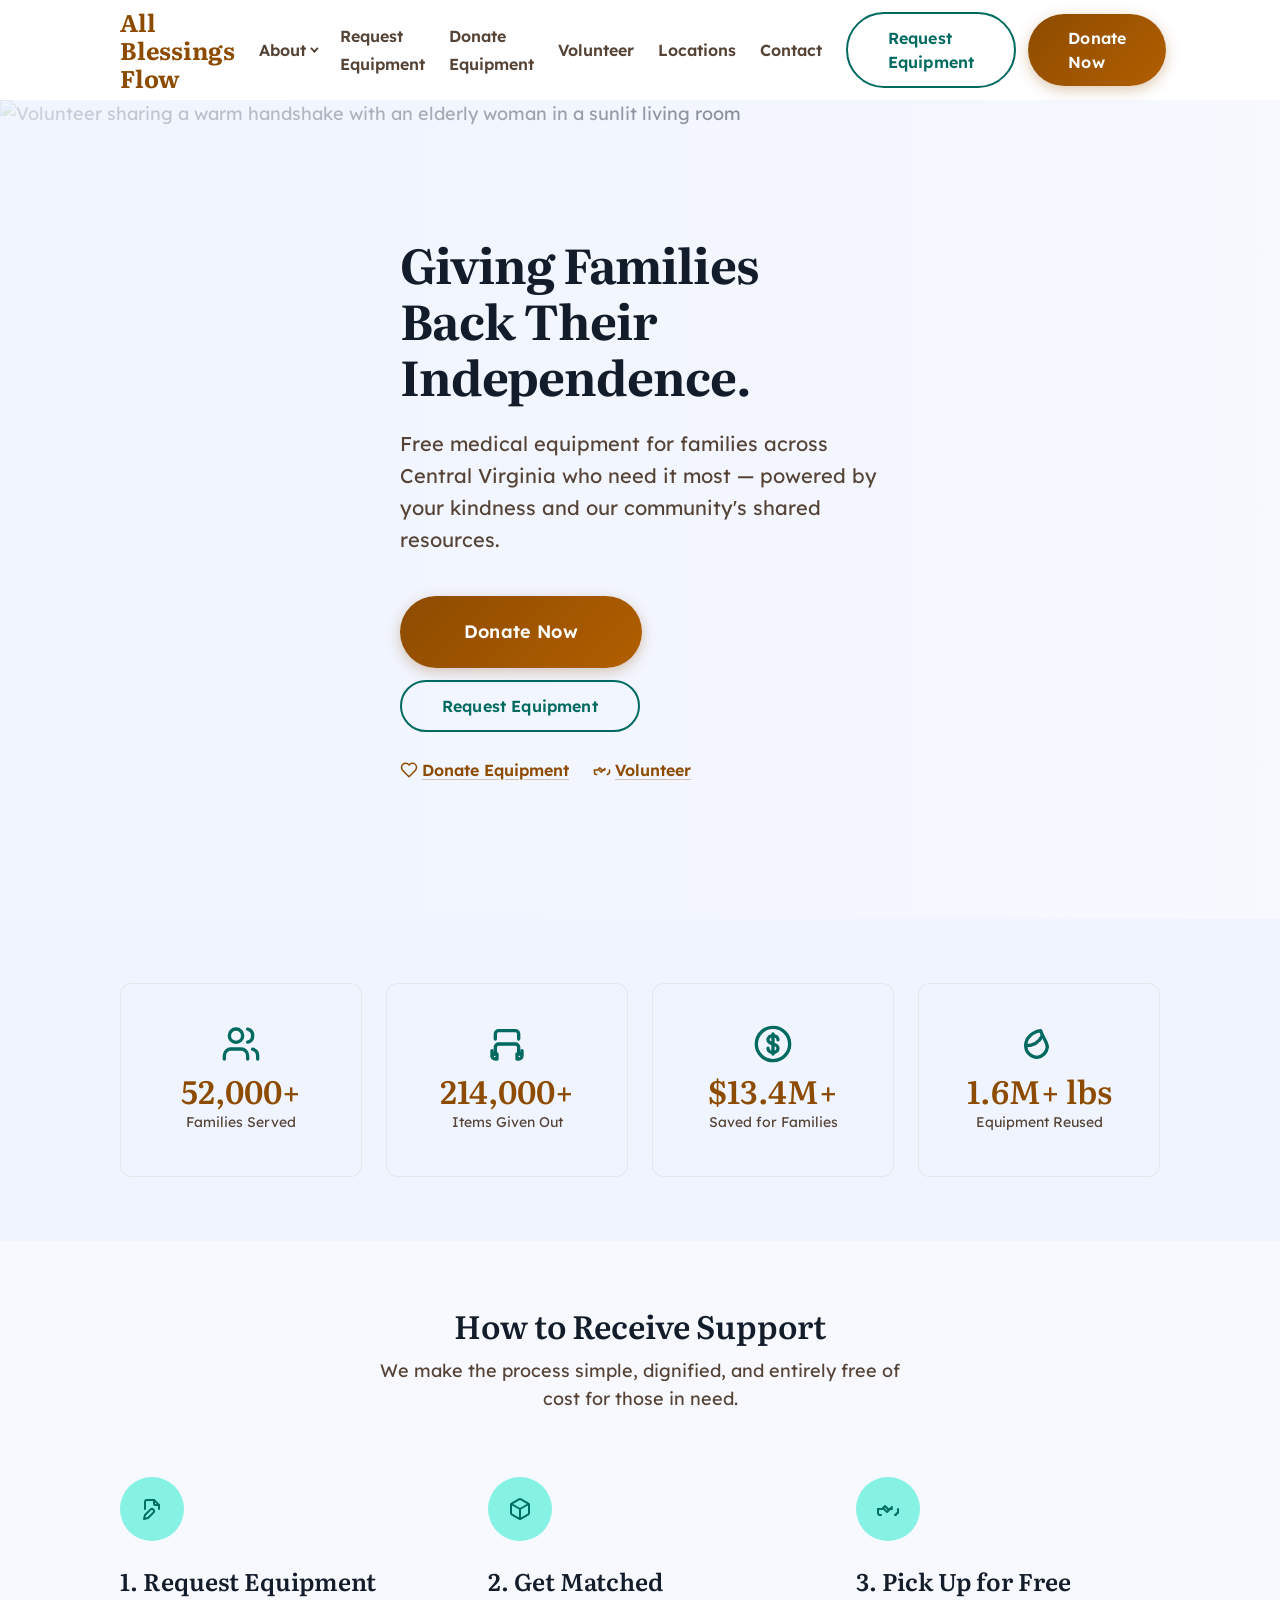
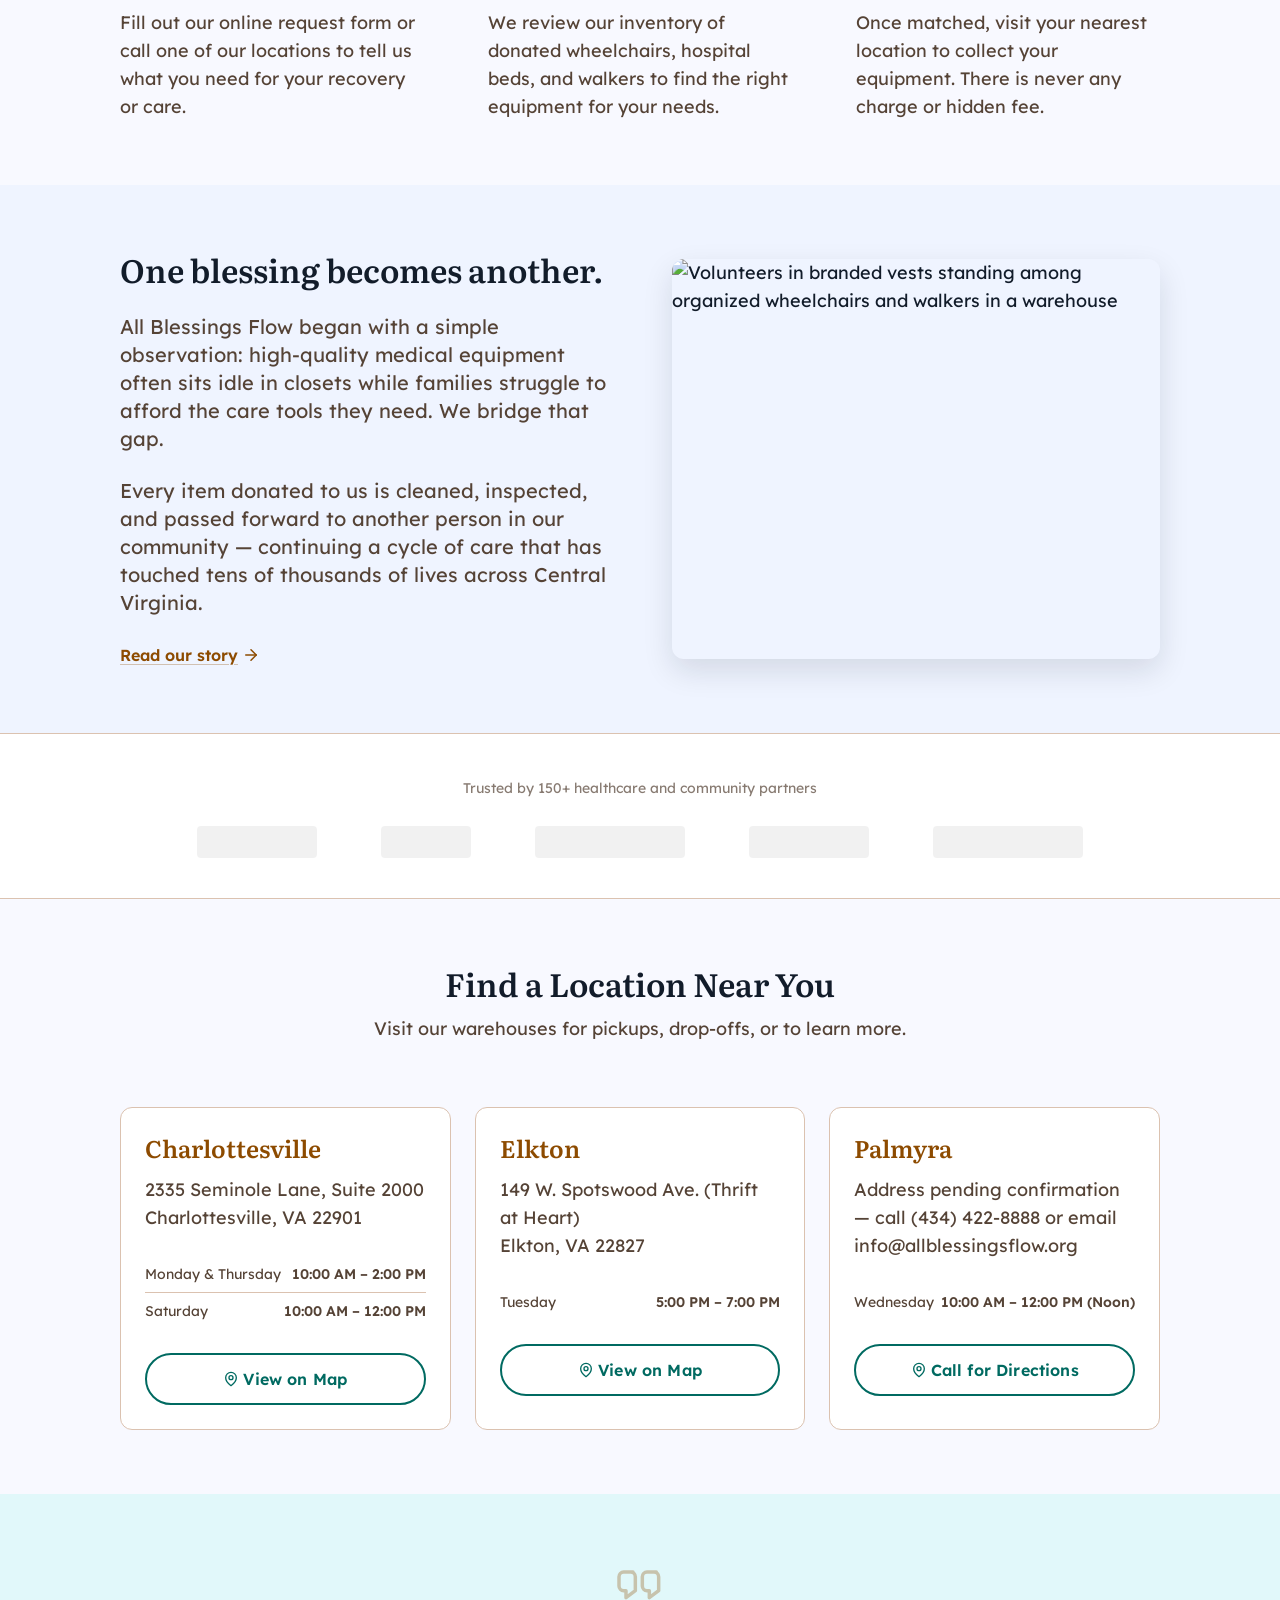
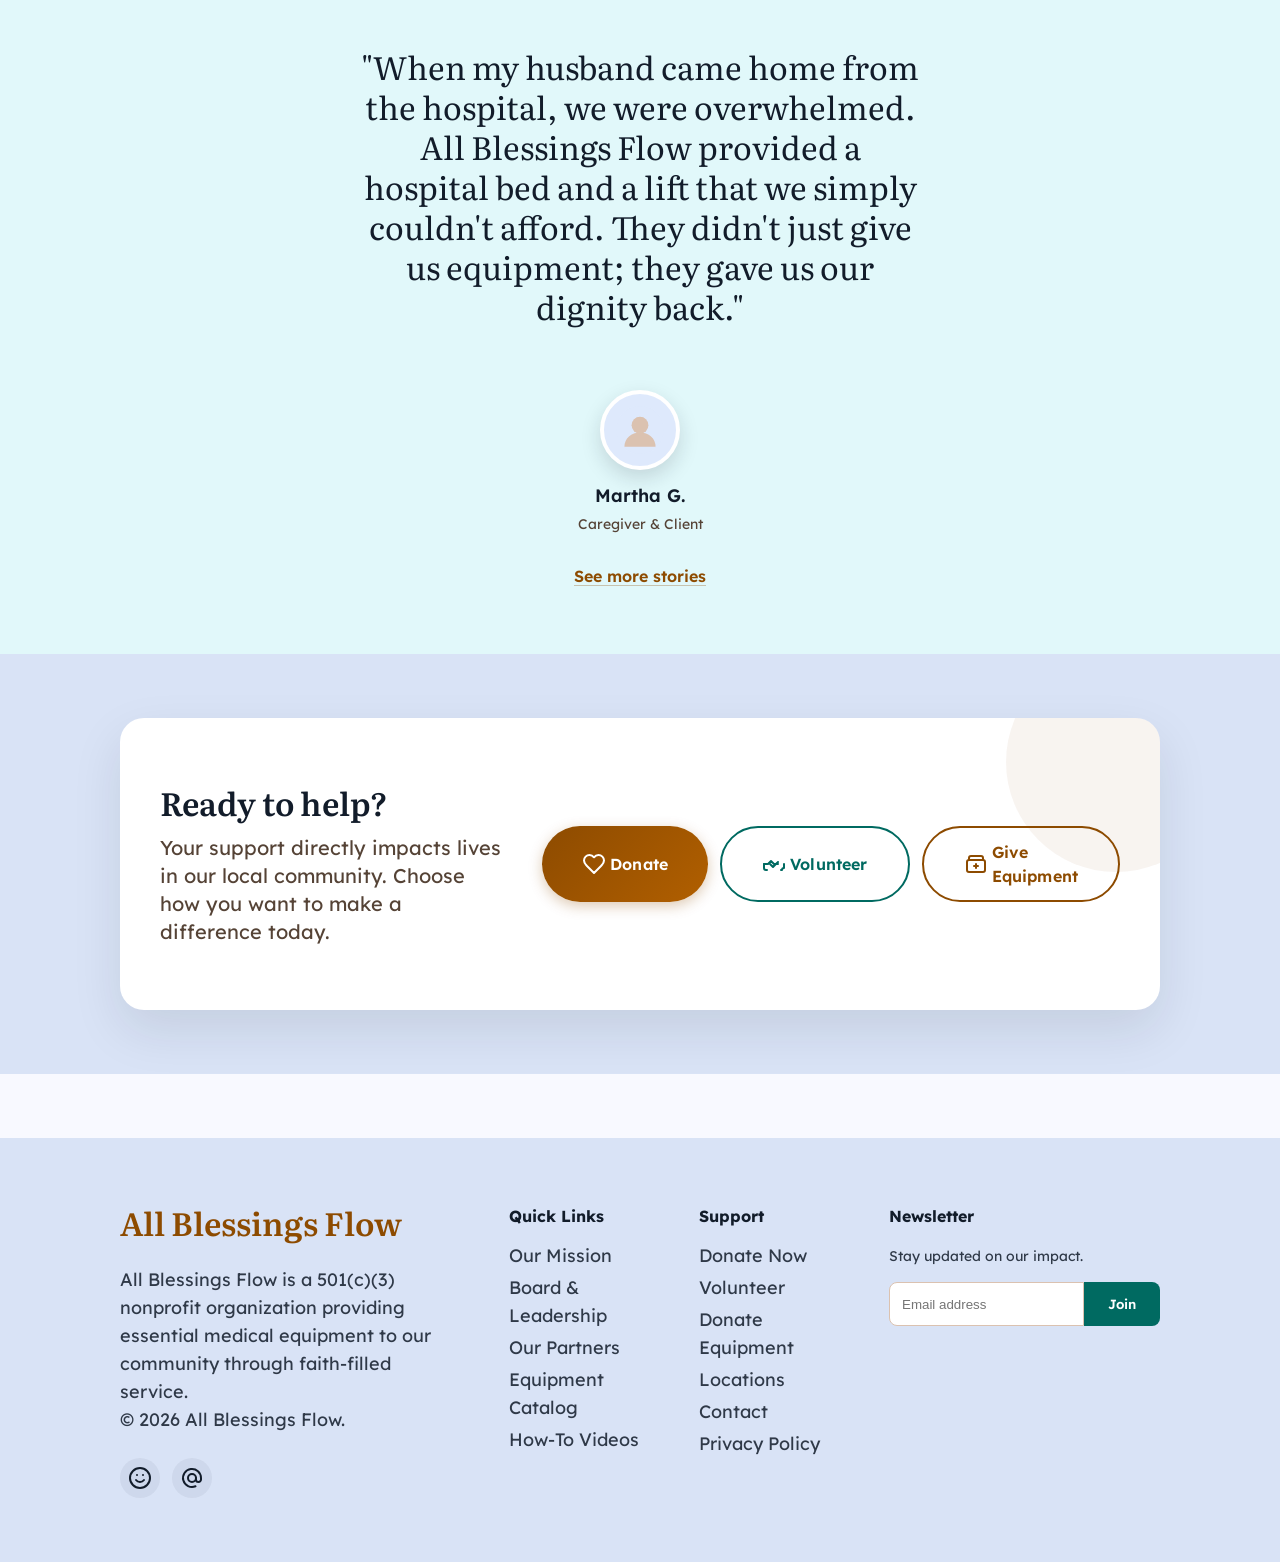
==== commit c9b086ec: "Expand site to 12 pages — add Our Mission, Board & Leadership, Our Partners, Request Equipment, Dona" ====
--- a/index.html
+++ b/index.html
@@ -122,15 +122,24 @@
       <a href="index.html" class="site-header__logo">All Blessings Flow</a>
 
       <nav class="site-nav" aria-label="Primary">
-        <a href="#" class="site-nav__link site-nav__link--active">Request Equipment</a>
-        <a href="#" class="site-nav__link">Donate</a>
-        <a href="#" class="site-nav__link">Volunteer</a>
-        <a href="#" class="site-nav__link">Locations</a>
+        <div class="site-nav__dropdown">
+          <button type="button" class="site-nav__link site-nav__dropdown-toggle" aria-expanded="false">About</button>
+          <div class="site-nav__dropdown-menu">
+            <a href="pages/our-mission/our-mission.html" class="site-nav__dropdown-link">Our Mission</a>
+            <a href="pages/board-leadership/board-leadership.html" class="site-nav__dropdown-link">Board &amp; Leadership</a>
+            <a href="pages/our-partners/our-partners.html" class="site-nav__dropdown-link">Our Partners</a>
+          </div>
+        </div>
+        <a href="pages/request-equipment/request-equipment.html" class="site-nav__link">Request Equipment</a>
+        <a href="pages/donate-equipment/donate-equipment.html" class="site-nav__link">Donate Equipment</a>
+        <a href="pages/volunteer/volunteer.html" class="site-nav__link">Volunteer</a>
+        <a href="pages/locations/locations.html" class="site-nav__link">Locations</a>
+        <a href="pages/contact/contact.html" class="site-nav__link">Contact</a>
       </nav>
 
       <div class="site-header__actions">
-        <a href="#" class="btn-secondary site-header__cta-secondary">Request Equipment</a>
-        <a href="#" class="btn-primary">Donate Now</a>
+        <a href="pages/request-equipment/request-equipment.html" class="btn-secondary site-header__cta-secondary">Request Equipment</a>
+        <a href="pages/donate/donate.html" class="btn-primary">Donate Now</a>
         <button type="button" class="nav-toggle" aria-label="Toggle menu" aria-expanded="false">
           <span></span><span></span><span></span>
         </button>
@@ -158,15 +167,15 @@
         <h1 class="hero__headline">Giving Families Back Their Independence.</h1>
         <p class="hero__subhead">Free medical equipment for families across Central Virginia who need it most — powered by your kindness and our community's shared resources.</p>
         <div class="hero__ctas">
-          <a href="#" class="btn-primary btn-primary--large">Donate Now</a>
-          <a href="#" class="btn-secondary">Request Equipment</a>
+          <a href="pages/donate/donate.html" class="btn-primary btn-primary--large">Donate Now</a>
+          <a href="pages/request-equipment/request-equipment.html" class="btn-secondary">Request Equipment</a>
         </div>
         <div class="hero__tertiary-links">
-          <a href="#" class="btn-tertiary-link">
+          <a href="pages/donate-equipment/donate-equipment.html" class="btn-tertiary-link">
             <svg class="icon"><use href="#icon-heart"></use></svg>
             Donate Equipment
           </a>
-          <a href="#" class="btn-tertiary-link">
+          <a href="pages/volunteer/volunteer.html" class="btn-tertiary-link">
             <svg class="icon"><use href="#icon-handshake"></use></svg>
             Volunteer
           </a>
@@ -243,7 +252,7 @@
           <h2>One blessing becomes another.</h2>
           <p>All Blessings Flow began with a simple observation: high-quality medical equipment often sits idle in closets while families struggle to afford the care tools they need. We bridge that gap.</p>
           <p>Every item donated to us is cleaned, inspected, and passed forward to another person in our community — continuing a cycle of care that has touched tens of thousands of lives across Central Virginia.</p>
-          <a href="#" class="btn-tertiary-link">
+          <a href="pages/our-mission/our-mission.html" class="btn-tertiary-link">
             Read our story
             <svg class="icon"><use href="#icon-arrow-right"></use></svg>
           </a>
@@ -306,7 +315,7 @@
           </div>
           <p class="testimonial__name">Martha G.</p>
           <p class="testimonial__role">Caregiver &amp; Client</p>
-          <a href="#" class="btn-tertiary-link testimonial__link">See more stories</a>
+          <a href="pages/our-mission/our-mission.html" class="btn-tertiary-link testimonial__link">See more stories</a>
         </div>
       </div>
     </section>
@@ -321,15 +330,15 @@
             <p>Your support directly impacts lives in our local community. Choose how you want to make a difference today.</p>
           </div>
           <div class="secondary-cta__actions">
-            <a href="#" class="btn-primary">
+            <a href="pages/donate/donate.html" class="btn-primary">
               <svg class="icon"><use href="#icon-heart"></use></svg>
               Donate
             </a>
-            <a href="#" class="btn-secondary">
+            <a href="pages/volunteer/volunteer.html" class="btn-secondary">
               <svg class="icon"><use href="#icon-handshake"></use></svg>
               Volunteer
             </a>
-            <a href="#" class="btn-ghost secondary-cta__give-equipment">
+            <a href="pages/donate-equipment/donate-equipment.html" class="btn-ghost secondary-cta__give-equipment">
               <svg class="icon"><use href="#icon-medical"></use></svg>
               Give Equipment
             </a>
@@ -349,7 +358,7 @@
           <br>&copy; <span id="copyright-year"></span> All Blessings Flow.
         </p>
         <div class="site-footer__socials">
-          <a href="#" class="site-footer__social-link" aria-label="All Blessings Flow on social media">
+          <a href="https://www.facebook.com/allblessingsflow" class="site-footer__social-link" aria-label="All Blessings Flow on Facebook" target="_blank" rel="noopener">
             <svg class="icon"><use href="#icon-smile"></use></svg>
           </a>
           <a href="mailto:info@allblessingsflow.org" class="site-footer__social-link" aria-label="Email All Blessings Flow">
@@ -362,18 +371,21 @@
         <div class="site-footer__column">
           <h4>Quick Links</h4>
           <ul>
-            <li><a href="#">About Us</a></li>
-            <li><a href="#how-it-works">How it Works</a></li>
-            <li><a href="#locations">Locations</a></li>
-            <li><a href="#">Events</a></li>
+            <li><a href="pages/our-mission/our-mission.html">Our Mission</a></li>
+            <li><a href="pages/board-leadership/board-leadership.html">Board &amp; Leadership</a></li>
+            <li><a href="pages/our-partners/our-partners.html">Our Partners</a></li>
+            <li><a href="pages/equipment-catalog/equipment-catalog.html">Equipment Catalog</a></li>
+            <li><a href="pages/resources-how-to-videos/resources-how-to-videos.html">How-To Videos</a></li>
           </ul>
         </div>
         <div class="site-footer__column">
           <h4>Support</h4>
           <ul>
-            <li><a href="#">Donate Now</a></li>
-            <li><a href="#">Volunteer</a></li>
-            <li><a href="#">Equipment Donation</a></li>
+            <li><a href="pages/donate/donate.html">Donate Now</a></li>
+            <li><a href="pages/volunteer/volunteer.html">Volunteer</a></li>
+            <li><a href="pages/donate-equipment/donate-equipment.html">Donate Equipment</a></li>
+            <li><a href="pages/locations/locations.html">Locations</a></li>
+            <li><a href="pages/contact/contact.html">Contact</a></li>
             <li><a href="#">Privacy Policy</a></li>
           </ul>
         </div>
@@ -401,6 +413,7 @@
   </footer>
 
   <script src="global/nav.js" defer></script>
+  <script src="global/locations-data.js" defer></script>
   <script src="index.js" defer></script>
 </body>
 </html>
--- a/global/global.css
+++ b/global/global.css
@@ -202,13 +202,594 @@
   flex-shrink: 0;
 }
 
+.icon-lg {
+  width: 40px;
+  height: 40px;
+}
+
+.icon-sm {
+  width: 16px;
+  height: 16px;
+}
+
 .icon-sprite {
   display: none;
+}
+
+/* ---- Screen-reader-only utility (used for accessible section headings with no visible label) ---- */
+.sr-only {
+  position: absolute;
+  width: 1px;
+  height: 1px;
+  padding: 0;
+  margin: -1px;
+  overflow: hidden;
+  clip: rect(0, 0, 0, 0);
+  white-space: nowrap;
+  border: 0;
 }
 
 /* ---- Skip Nav helpers ---- */
 main {
   display: block;
+}
+
+/* ==================== Site Header / Nav (shared across every page) ==================== */
+/* Moved here from index.css during the Preview → Full expansion so every page can use it
+   without duplication — see global/nav-footer-spec.md for the canonical DOM this styles. */
+.site-header {
+  position: sticky;
+  top: 0;
+  z-index: 50;
+  background: var(--color-surface-container-lowest);
+  transition: box-shadow 200ms ease;
+}
+
+.site-header.is-scrolled {
+  box-shadow: 0 2px 12px rgba(var(--color-neutral-dark-rgb), 0.08);
+}
+
+.site-header__inner {
+  display: flex;
+  align-items: center;
+  justify-content: space-between;
+  gap: var(--space-md);
+  padding-block: var(--space-base);
+}
+
+.site-header__logo {
+  font-family: var(--font-display);
+  font-size: 1.5rem;
+  font-weight: 700;
+  color: var(--color-primary);
+  letter-spacing: -0.01em;
+}
+
+.site-nav {
+  display: none;
+  align-items: center;
+  gap: var(--space-md);
+}
+
+.site-nav__link {
+  font-family: var(--font-body);
+  font-size: var(--text-label-lg);
+  font-weight: 600;
+  color: var(--color-on-surface-variant);
+  padding-block: var(--space-xs);
+  min-height: 44px;
+  display: inline-flex;
+  align-items: center;
+  background: none;
+  border: none;
+  transition: color 200ms ease;
+}
+
+.site-nav__link:hover {
+  color: var(--color-primary);
+}
+
+.site-nav__link--active {
+  color: var(--color-primary);
+  border-bottom: 2px solid var(--color-primary);
+}
+
+/* ---- About dropdown (added for the 12-page expansion) ---- */
+.site-nav__dropdown {
+  position: relative;
+}
+
+.site-nav__dropdown-toggle::after {
+  content: '';
+  display: inline-block;
+  width: 6px;
+  height: 6px;
+  margin-left: var(--space-xs);
+  border-right: 2px solid currentColor;
+  border-bottom: 2px solid currentColor;
+  transform: rotate(45deg) translateY(-2px);
+  transition: transform 200ms ease;
+}
+
+.site-nav__dropdown-toggle[aria-expanded="true"]::after {
+  transform: rotate(-135deg) translateY(2px);
+}
+
+.site-nav__dropdown-menu {
+  display: flex;
+  flex-direction: column;
+  gap: var(--space-xs);
+}
+
+.site-nav__dropdown-link {
+  font-size: var(--text-label-lg);
+  color: var(--color-on-surface-variant);
+  padding-block: var(--space-xs);
+  min-height: 44px;
+  display: flex;
+  align-items: center;
+  transition: color 200ms ease;
+}
+
+.site-nav__dropdown-link:hover {
+  color: var(--color-primary);
+}
+
+/* Mobile: dropdown expands inline within the slide-out panel */
+.site-nav__dropdown-menu {
+  max-height: 0;
+  overflow: hidden;
+  padding-left: var(--space-md);
+  transition: max-height 250ms ease;
+}
+
+.site-nav__dropdown.is-open .site-nav__dropdown-menu {
+  max-height: 200px;
+}
+
+.site-header__actions {
+  display: flex;
+  align-items: center;
+  gap: var(--space-sm);
+}
+
+.site-header__cta-secondary {
+  display: none;
+}
+
+/* Hamburger */
+.nav-toggle {
+  display: flex;
+  flex-direction: column;
+  justify-content: center;
+  align-items: center;
+  gap: 5px;
+  width: 44px;
+  height: 44px;
+}
+
+.nav-toggle span {
+  display: block;
+  width: 22px;
+  height: 2px;
+  background: var(--color-on-surface);
+  transition: transform 200ms ease, opacity 200ms ease;
+}
+
+body.nav-open .nav-toggle span:nth-child(1) {
+  transform: translateY(7px) rotate(45deg);
+}
+body.nav-open .nav-toggle span:nth-child(2) {
+  opacity: 0;
+}
+body.nav-open .nav-toggle span:nth-child(3) {
+  transform: translateY(-7px) rotate(-45deg);
+}
+
+/* Mobile nav overlay — opacity + pointer-events transition, never display:none/block */
+.nav-overlay {
+  position: fixed;
+  inset: 0;
+  background: rgba(var(--color-neutral-dark-rgb), 0.4);
+  opacity: 0;
+  pointer-events: none;
+  transition: opacity 250ms ease;
+  z-index: 40;
+}
+
+body.nav-open .nav-overlay {
+  opacity: 1;
+  pointer-events: auto;
+}
+
+body.nav-open .site-nav {
+  display: flex;
+  flex-direction: column;
+  align-items: flex-start;
+  position: fixed;
+  top: 0;
+  right: 0;
+  bottom: 0;
+  width: min(80vw, 320px);
+  background: var(--color-surface-container-lowest);
+  padding: calc(var(--space-xl) + var(--space-md)) var(--space-md) var(--space-md);
+  gap: var(--space-md);
+  z-index: 45;
+  overflow-y: auto;
+  box-shadow: -4px 0 24px rgba(var(--color-neutral-dark-rgb), 0.12);
+}
+
+@media (min-width: 1024px) {
+  .site-nav {
+    display: flex;
+    position: static;
+    width: auto;
+    background: none;
+    padding: 0;
+    box-shadow: none;
+  }
+  .site-nav__dropdown-menu {
+    position: absolute;
+    top: 100%;
+    left: 0;
+    max-height: none;
+    background: var(--color-surface-container-lowest);
+    border: 1px solid var(--color-border);
+    border-radius: var(--radius-lg);
+    padding: var(--space-sm);
+    min-width: 200px;
+    box-shadow: 0 12px 30px rgba(var(--color-neutral-dark-rgb), 0.1);
+    opacity: 0;
+    visibility: hidden;
+    transform: translateY(-8px);
+    transition: opacity 200ms ease, transform 200ms ease, visibility 200ms;
+    max-height: none;
+    overflow: visible;
+    padding-left: var(--space-sm);
+  }
+  .site-nav__dropdown.is-open .site-nav__dropdown-menu {
+    opacity: 1;
+    visibility: visible;
+    transform: translateY(0);
+  }
+  .site-header__cta-secondary {
+    display: inline-flex;
+  }
+  .nav-toggle {
+    display: none;
+  }
+}
+
+/* ==================== Site Footer (shared across every page) ==================== */
+.site-footer {
+  background: var(--color-surface-container-highest);
+  padding-block: var(--space-xl);
+  margin-top: var(--space-xl);
+}
+
+.site-footer__grid {
+  display: grid;
+  grid-template-columns: 1fr;
+  gap: var(--space-xl);
+}
+
+.site-footer__logo {
+  color: var(--color-primary);
+  margin-bottom: var(--space-md);
+}
+
+.site-footer__description {
+  opacity: 0.85;
+  max-width: 360px;
+}
+
+.site-footer__socials {
+  display: flex;
+  gap: var(--space-sm);
+  margin-top: var(--space-md);
+}
+
+.site-footer__social-link {
+  width: 40px;
+  height: 40px;
+  border-radius: var(--radius-full);
+  background: rgba(var(--color-neutral-dark-rgb), 0.05);
+  display: flex;
+  align-items: center;
+  justify-content: center;
+  transition: background 200ms ease;
+}
+
+.site-footer__social-link:hover {
+  background: var(--color-secondary);
+  color: var(--color-on-secondary);
+}
+
+.site-footer__columns {
+  display: grid;
+  grid-template-columns: repeat(2, 1fr);
+  gap: var(--space-lg);
+}
+
+.site-footer__column h4 {
+  font-family: var(--font-body);
+  font-size: var(--text-label-lg);
+  margin-bottom: var(--space-sm);
+}
+
+.site-footer__column ul {
+  display: flex;
+  flex-direction: column;
+  gap: var(--space-xs);
+  opacity: 0.85;
+}
+
+.site-footer__column--newsletter {
+  grid-column: 1 / -1;
+}
+
+.site-footer__column--newsletter p {
+  font-size: var(--text-small);
+  opacity: 0.85;
+  margin-bottom: var(--space-sm);
+}
+
+.newsletter-form__row {
+  display: flex;
+}
+
+.newsletter-form__input {
+  flex: 1;
+  min-height: 44px;
+  border: 1px solid var(--color-input-border);
+  border-radius: var(--radius-lg) 0 0 var(--radius-lg);
+  padding-inline: var(--space-sm);
+  background: var(--color-surface-container-lowest);
+  color: var(--color-on-surface);
+}
+
+.newsletter-form__submit {
+  min-height: 44px;
+  padding-inline: var(--space-md);
+  background: var(--color-secondary);
+  color: var(--color-on-secondary);
+  border-radius: 0 var(--radius-lg) var(--radius-lg) 0;
+  font-weight: 600;
+}
+
+.newsletter-form__message {
+  font-size: var(--text-small);
+  margin-top: var(--space-sm);
+}
+
+.newsletter-form__message--success {
+  color: var(--color-secondary);
+}
+
+.newsletter-form__message--error {
+  color: var(--color-error);
+}
+
+@media (min-width: 600px) {
+  .site-footer__columns {
+    grid-template-columns: repeat(3, 1fr);
+  }
+  .site-footer__column--newsletter {
+    grid-column: auto;
+  }
+}
+
+@media (min-width: 1024px) {
+  .site-footer__grid {
+    grid-template-columns: 1fr 2fr;
+  }
+}
+
+/* ---- Generic form field helpers (shared) ---- */
+.form-field {
+  display: flex;
+  flex-direction: column;
+  gap: var(--space-xs);
+  margin-bottom: var(--space-md);
+}
+
+.form-field label {
+  font-size: var(--text-label-lg);
+  font-weight: 600;
+}
+
+.form-field input,
+.form-field select,
+.form-field textarea {
+  min-height: 44px;
+  border: 1px solid var(--color-input-border);
+  border-radius: var(--radius-lg);
+  padding: var(--space-sm);
+  font-family: var(--font-body);
+  font-size: var(--text-body);
+  background: var(--color-surface-container-lowest);
+  color: var(--color-on-surface);
+}
+
+.form-field textarea {
+  min-height: 120px;
+  resize: vertical;
+}
+
+.form-message {
+  font-size: var(--text-small);
+  margin-top: var(--space-sm);
+}
+
+.form-message--success {
+  color: var(--color-secondary);
+}
+
+.form-message--error {
+  color: var(--color-error);
+}
+
+/* ---- CSS image placeholder (used across new interior pages pending real photography) ---- */
+.img-placeholder {
+  background: var(--color-surface-container-low);
+  border: 2px dashed var(--color-secondary);
+  border-radius: var(--radius-xl);
+  display: flex;
+  align-items: center;
+  justify-content: center;
+  min-height: 240px;
+  position: relative;
+}
+
+.img-placeholder::after {
+  content: attr(data-label);
+  color: var(--color-on-surface-variant);
+  font-family: var(--font-body);
+  font-size: var(--text-small);
+  text-align: center;
+  padding: var(--space-md);
+}
+
+/* ---- Neutral avatar placeholder (SVG fill classes — used on Home's testimonial and Board & Leadership) ---- */
+.avatar-placeholder__bg {
+  fill: var(--color-surface-container-high);
+}
+
+.avatar-placeholder__fg {
+  fill: var(--color-outline-variant);
+}
+
+/* ---- Page hero (shared — simple centered intro used on most interior pages) ---- */
+.page-hero {
+  background: var(--color-surface-container-low);
+}
+
+.page-hero__content {
+  max-width: 640px;
+}
+
+.page-hero__content p {
+  color: var(--color-on-surface-variant);
+  font-size: var(--text-body-lg);
+  margin-top: var(--space-md);
+}
+
+/* ---- Plan / 3-step section (shared — Request Equipment, Volunteer) ---- */
+.plan-section {
+  background: var(--color-surface);
+}
+
+.plan-section h2 {
+  margin-bottom: var(--space-xl);
+}
+
+.plan-section__steps {
+  display: grid;
+  grid-template-columns: 1fr;
+  gap: var(--space-xl);
+}
+
+.plan-step__icon {
+  width: 64px;
+  height: 64px;
+  border-radius: var(--radius-full);
+  background: var(--color-secondary-container);
+  color: var(--color-on-secondary-container);
+  display: flex;
+  align-items: center;
+  justify-content: center;
+  margin-bottom: var(--space-md);
+}
+
+.plan-step h3 {
+  margin-bottom: var(--space-sm);
+}
+
+.plan-step p {
+  color: var(--color-on-surface-variant);
+}
+
+@media (min-width: 769px) {
+  .plan-section__steps {
+    grid-template-columns: repeat(3, 1fr);
+  }
+}
+
+/* ---- Equipment accepted/not-accepted list (shared — Request Equipment, Donate Equipment) ---- */
+.equipment-list {
+  background: var(--color-surface-container-low);
+}
+
+.equipment-list h2 {
+  margin-bottom: var(--space-lg);
+}
+
+.equipment-list__grid {
+  display: grid;
+  grid-template-columns: 1fr;
+  gap: var(--space-sm);
+}
+
+.equipment-item {
+  display: flex;
+  align-items: center;
+  gap: var(--space-sm);
+  padding: var(--space-sm) var(--space-md);
+  background: var(--color-surface-container-lowest);
+  border-radius: var(--radius-lg);
+}
+
+.equipment-item .icon {
+  color: var(--color-secondary);
+}
+
+.equipment-list__cta {
+  margin-top: var(--space-lg);
+  text-align: center;
+}
+
+@media (min-width: 600px) {
+  .equipment-list__grid {
+    grid-template-columns: repeat(2, 1fr);
+  }
+}
+
+@media (min-width: 1024px) {
+  .equipment-list__grid {
+    grid-template-columns: repeat(3, 1fr);
+  }
+}
+
+/* ---- Site form (shared — Request Equipment, Donate Equipment, Volunteer, Contact) ---- */
+.site-form {
+  max-width: 560px;
+  margin-inline: auto;
+}
+
+.request-form-section,
+.volunteer-form-section,
+.contact-form-section,
+.donation-form-section {
+  background: var(--color-surface-container-lowest);
+}
+
+.request-form-section__inner,
+.volunteer-form-section__inner,
+.contact-form-section__inner,
+.donation-form-section__inner {
+  max-width: 560px;
+  text-align: center;
+}
+
+.request-form-section__inner h2,
+.volunteer-form-section__inner h2,
+.contact-form-section__inner h2,
+.donation-form-section__inner h2 {
+  margin-bottom: var(--space-lg);
+}
+
+.site-form .form-field {
+  text-align: left;
 }
 
 /* ---- Section base ---- */
@@ -253,3 +834,17 @@
   opacity: 1;
   transform: none;
 }
+
+/* ---- Simple card (shared — same visual look as .bento-card but no JS-dependent scroll reveal;
+   use this on interior pages that don't run the IntersectionObserver reveal script) ---- */
+.simple-card {
+  background: var(--color-surface-container-low);
+  border: 1px solid color-mix(in srgb, var(--color-outline-variant) 30%, transparent);
+  border-radius: var(--radius-xl);
+  transition: transform 300ms ease, box-shadow 300ms ease;
+}
+
+.simple-card:hover {
+  transform: translateY(-4px);
+  box-shadow: 0 12px 30px rgba(var(--color-neutral-dark-rgb), 0.08);
+}
--- a/index.css
+++ b/index.css
@@ -1,171 +1,6 @@
 /* All Blessings Flow — Home Page Styles */
 /* Uses only CSS variables from global/brand.css — no hardcoded colors */
-
-.sr-only {
-  position: absolute;
-  width: 1px;
-  height: 1px;
-  padding: 0;
-  margin: -1px;
-  overflow: hidden;
-  clip: rect(0, 0, 0, 0);
-  white-space: nowrap;
-  border: 0;
-}
-
-.icon-lg {
-  width: 40px;
-  height: 40px;
-}
-
-.icon-sm {
-  width: 16px;
-  height: 16px;
-}
-
-/* ==================== Site Header / Nav ==================== */
-.site-header {
-  position: sticky;
-  top: 0;
-  z-index: 50;
-  background: var(--color-surface-container-lowest);
-  transition: box-shadow 200ms ease;
-}
-
-.site-header.is-scrolled {
-  box-shadow: 0 2px 12px rgba(var(--color-neutral-dark-rgb), 0.08);
-}
-
-.site-header__inner {
-  display: flex;
-  align-items: center;
-  justify-content: space-between;
-  gap: var(--space-md);
-  padding-block: var(--space-base);
-}
-
-.site-header__logo {
-  font-family: var(--font-display);
-  font-size: 1.5rem;
-  font-weight: 700;
-  color: var(--color-primary);
-  letter-spacing: -0.01em;
-}
-
-.site-nav {
-  display: none;
-  align-items: center;
-  gap: var(--space-md);
-}
-
-.site-nav__link {
-  font-family: var(--font-body);
-  font-size: var(--text-label-lg);
-  font-weight: 600;
-  color: var(--color-on-surface-variant);
-  padding-block: var(--space-xs);
-  min-height: 44px;
-  display: inline-flex;
-  align-items: center;
-  transition: color 200ms ease;
-}
-
-.site-nav__link:hover {
-  color: var(--color-primary);
-}
-
-.site-nav__link--active {
-  color: var(--color-primary);
-  border-bottom: 2px solid var(--color-primary);
-}
-
-.site-header__actions {
-  display: flex;
-  align-items: center;
-  gap: var(--space-sm);
-}
-
-.site-header__cta-secondary {
-  display: none;
-}
-
-/* Hamburger */
-.nav-toggle {
-  display: flex;
-  flex-direction: column;
-  justify-content: center;
-  align-items: center;
-  gap: 5px;
-  width: 44px;
-  height: 44px;
-}
-
-.nav-toggle span {
-  display: block;
-  width: 22px;
-  height: 2px;
-  background: var(--color-on-surface);
-  transition: transform 200ms ease, opacity 200ms ease;
-}
-
-body.nav-open .nav-toggle span:nth-child(1) {
-  transform: translateY(7px) rotate(45deg);
-}
-body.nav-open .nav-toggle span:nth-child(2) {
-  opacity: 0;
-}
-body.nav-open .nav-toggle span:nth-child(3) {
-  transform: translateY(-7px) rotate(-45deg);
-}
-
-/* Mobile nav overlay — opacity + pointer-events transition, never display:none/block */
-.nav-overlay {
-  position: fixed;
-  inset: 0;
-  background: rgba(var(--color-neutral-dark-rgb), 0.4);
-  opacity: 0;
-  pointer-events: none;
-  transition: opacity 250ms ease;
-  z-index: 40;
-}
-
-body.nav-open .nav-overlay {
-  opacity: 1;
-  pointer-events: auto;
-}
-
-body.nav-open .site-nav {
-  display: flex;
-  flex-direction: column;
-  align-items: flex-start;
-  position: fixed;
-  top: 0;
-  right: 0;
-  bottom: 0;
-  width: min(80vw, 320px);
-  background: var(--color-surface-container-lowest);
-  padding: calc(var(--space-xl) + var(--space-md)) var(--space-md) var(--space-md);
-  gap: var(--space-md);
-  z-index: 45;
-  box-shadow: -4px 0 24px rgba(var(--color-neutral-dark-rgb), 0.12);
-}
-
-@media (min-width: 1024px) {
-  .site-nav {
-    display: flex;
-    position: static;
-    width: auto;
-    background: none;
-    padding: 0;
-    box-shadow: none;
-  }
-  .site-header__cta-secondary {
-    display: inline-flex;
-  }
-  .nav-toggle {
-    display: none;
-  }
-}
+/* Shared nav/header/footer/utility styles moved to global/global.css so every page can use them without duplication — see that file for .site-header, .site-nav, .site-footer, .sr-only, .icon-lg, .icon-sm */
 
 /* ==================== Hero ==================== */
 .hero {
@@ -568,13 +403,7 @@
   background: var(--color-surface-container-high);
 }
 
-.avatar-placeholder__bg {
-  fill: var(--color-surface-container-high);
-}
-
-.avatar-placeholder__fg {
-  fill: var(--color-outline-variant);
-}
+/* .avatar-placeholder__bg / __fg moved to global/global.css — reused on Board & Leadership too */
 
 .testimonial__name {
   font-weight: 600;
@@ -654,127 +483,4 @@
   }
 }
 
-/* ==================== Footer ==================== */
-.site-footer {
-  background: var(--color-surface-container-highest);
-  padding-block: var(--space-xl);
-  margin-top: var(--space-xl);
-}
-
-.site-footer__grid {
-  display: grid;
-  grid-template-columns: 1fr;
-  gap: var(--space-xl);
-}
-
-.site-footer__logo {
-  color: var(--color-primary);
-  margin-bottom: var(--space-md);
-}
-
-.site-footer__description {
-  opacity: 0.85;
-  max-width: 360px;
-}
-
-.site-footer__socials {
-  display: flex;
-  gap: var(--space-sm);
-  margin-top: var(--space-md);
-}
-
-.site-footer__social-link {
-  width: 40px;
-  height: 40px;
-  border-radius: var(--radius-full);
-  background: rgba(var(--color-neutral-dark-rgb), 0.05);
-  display: flex;
-  align-items: center;
-  justify-content: center;
-  transition: background 200ms ease;
-}
-
-.site-footer__social-link:hover {
-  background: var(--color-secondary);
-  color: var(--color-on-secondary);
-}
-
-.site-footer__columns {
-  display: grid;
-  grid-template-columns: repeat(2, 1fr);
-  gap: var(--space-lg);
-}
-
-.site-footer__column h4 {
-  font-family: var(--font-body);
-  font-size: var(--text-label-lg);
-  margin-bottom: var(--space-sm);
-}
-
-.site-footer__column ul {
-  display: flex;
-  flex-direction: column;
-  gap: var(--space-xs);
-  opacity: 0.85;
-}
-
-.site-footer__column--newsletter {
-  grid-column: 1 / -1;
-}
-
-.site-footer__column--newsletter p {
-  font-size: var(--text-small);
-  opacity: 0.85;
-  margin-bottom: var(--space-sm);
-}
-
-.newsletter-form__row {
-  display: flex;
-}
-
-.newsletter-form__input {
-  flex: 1;
-  min-height: 44px;
-  border: 1px solid var(--color-input-border);
-  border-radius: var(--radius-lg) 0 0 var(--radius-lg);
-  padding-inline: var(--space-sm);
-  background: var(--color-surface-container-lowest);
-  color: var(--color-on-surface);
-}
-
-.newsletter-form__submit {
-  min-height: 44px;
-  padding-inline: var(--space-md);
-  background: var(--color-secondary);
-  color: var(--color-on-secondary);
-  border-radius: 0 var(--radius-lg) var(--radius-lg) 0;
-  font-weight: 600;
-}
-
-.newsletter-form__message {
-  font-size: var(--text-small);
-  margin-top: var(--space-sm);
-}
-
-.newsletter-form__message--success {
-  color: var(--color-secondary);
-}
-
-.newsletter-form__message--error {
-  color: var(--color-error);
-}
-
-@media (min-width: 600px) {
-  .site-footer__columns {
-    grid-template-columns: repeat(3, 1fr);
-  }
-  .site-footer__column--newsletter {
-    grid-column: auto;
-  }
-}
-
-@media (min-width: 1024px) {
-  .site-footer__grid {
-    grid-template-columns: 1fr 2fr;
-  }
-}
+/* Footer styles moved to global/global.css — shared across every page */
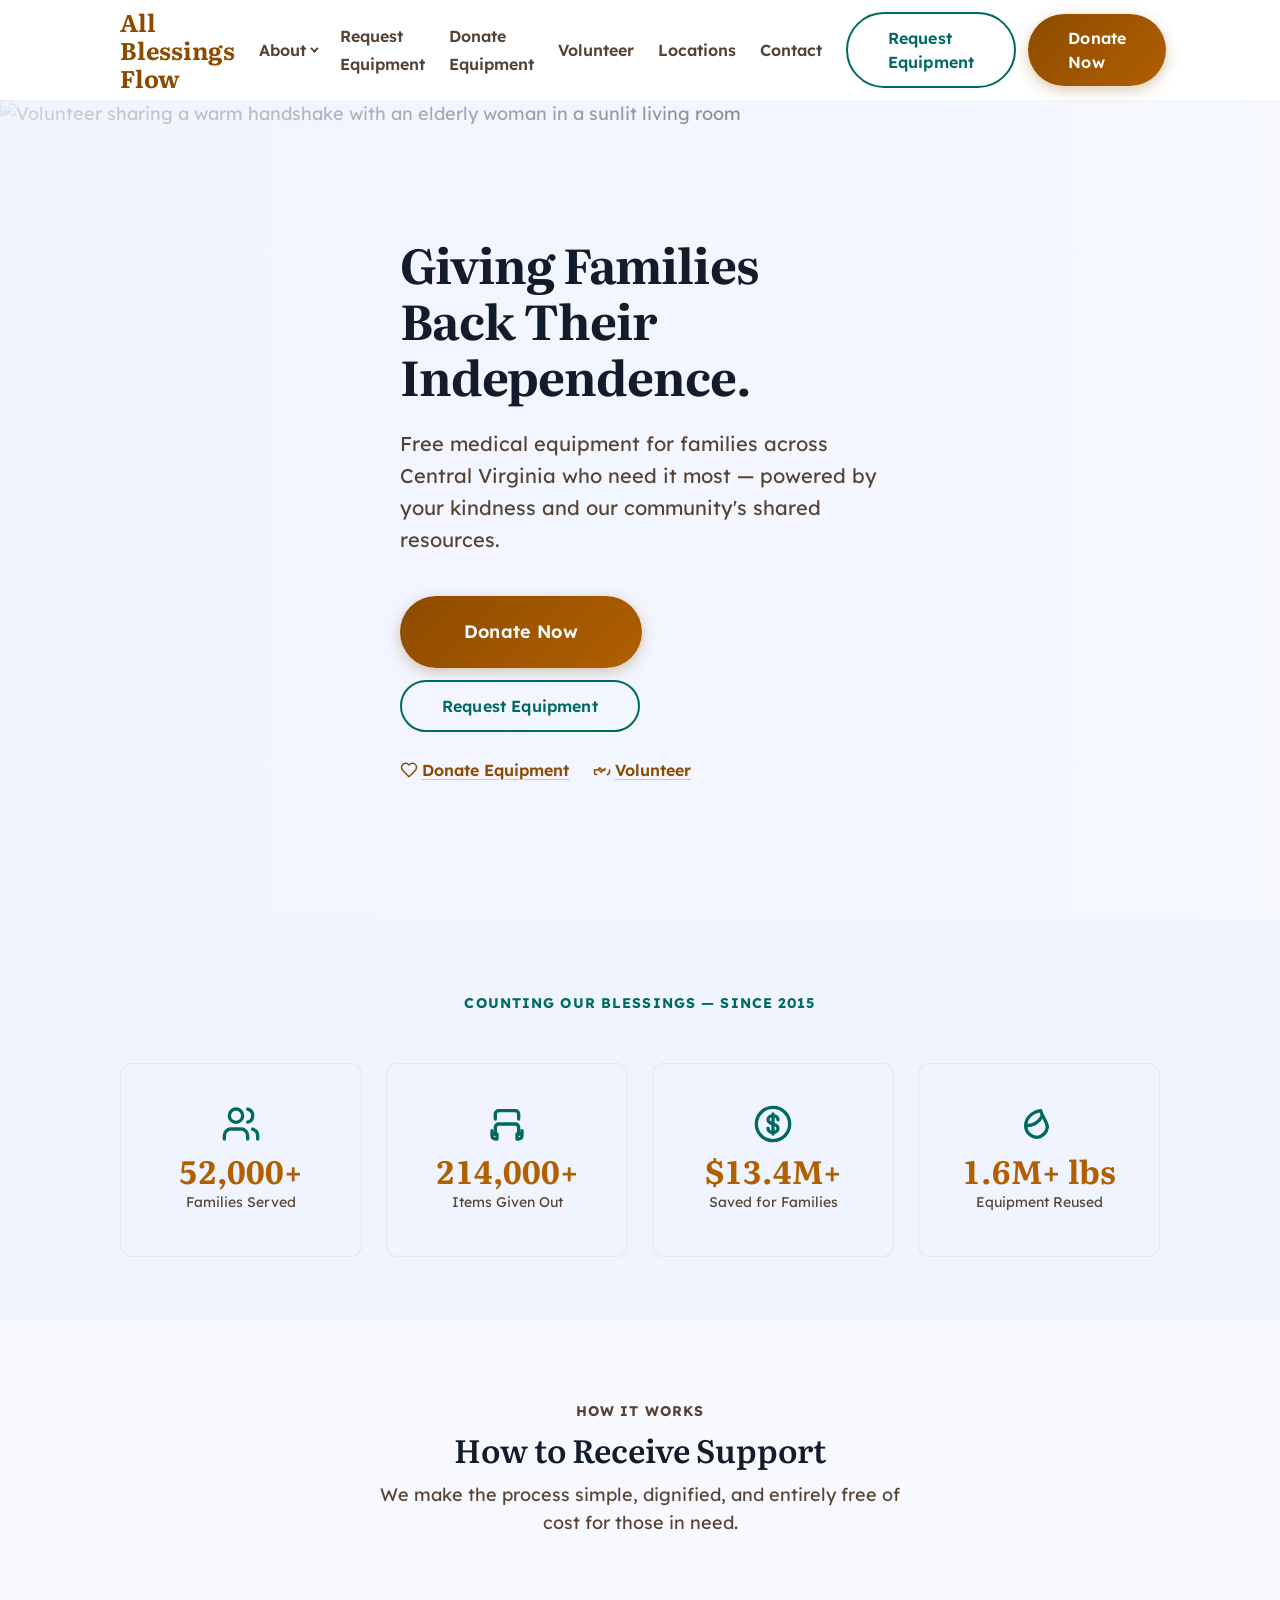
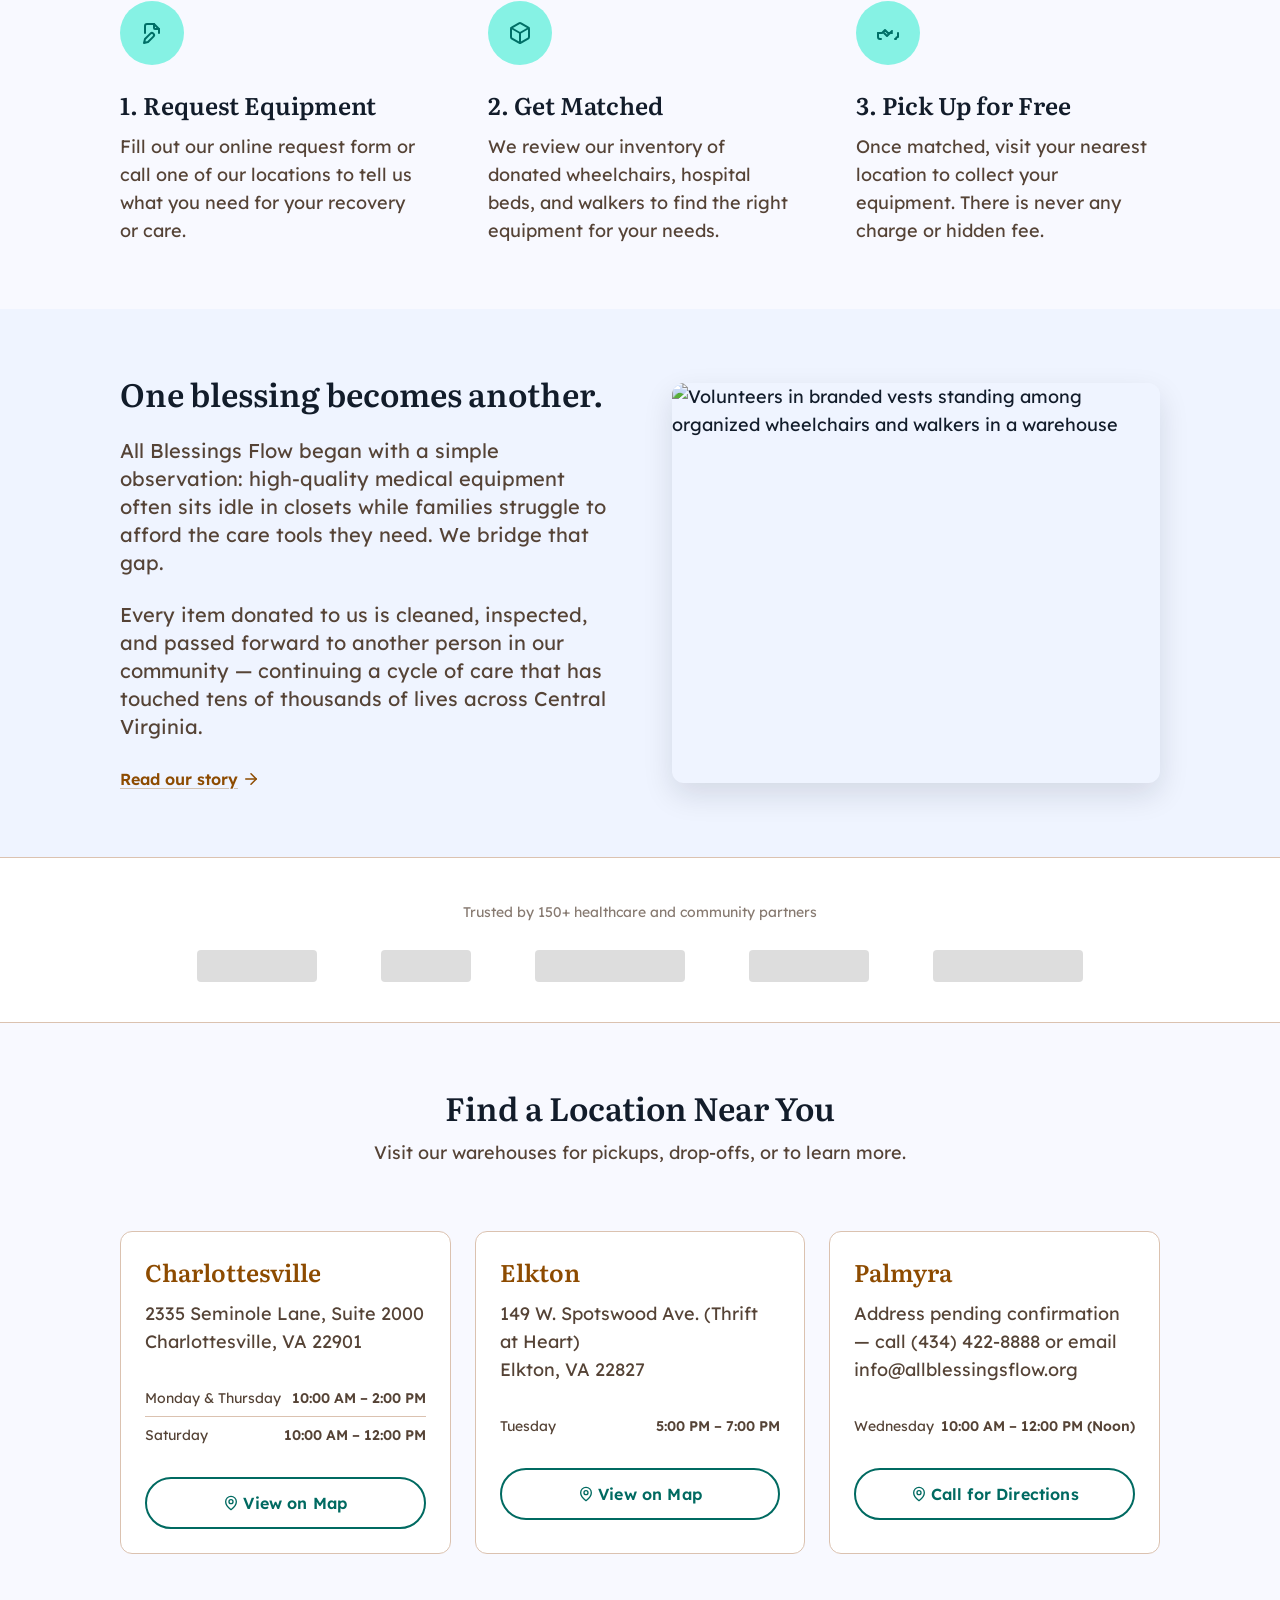
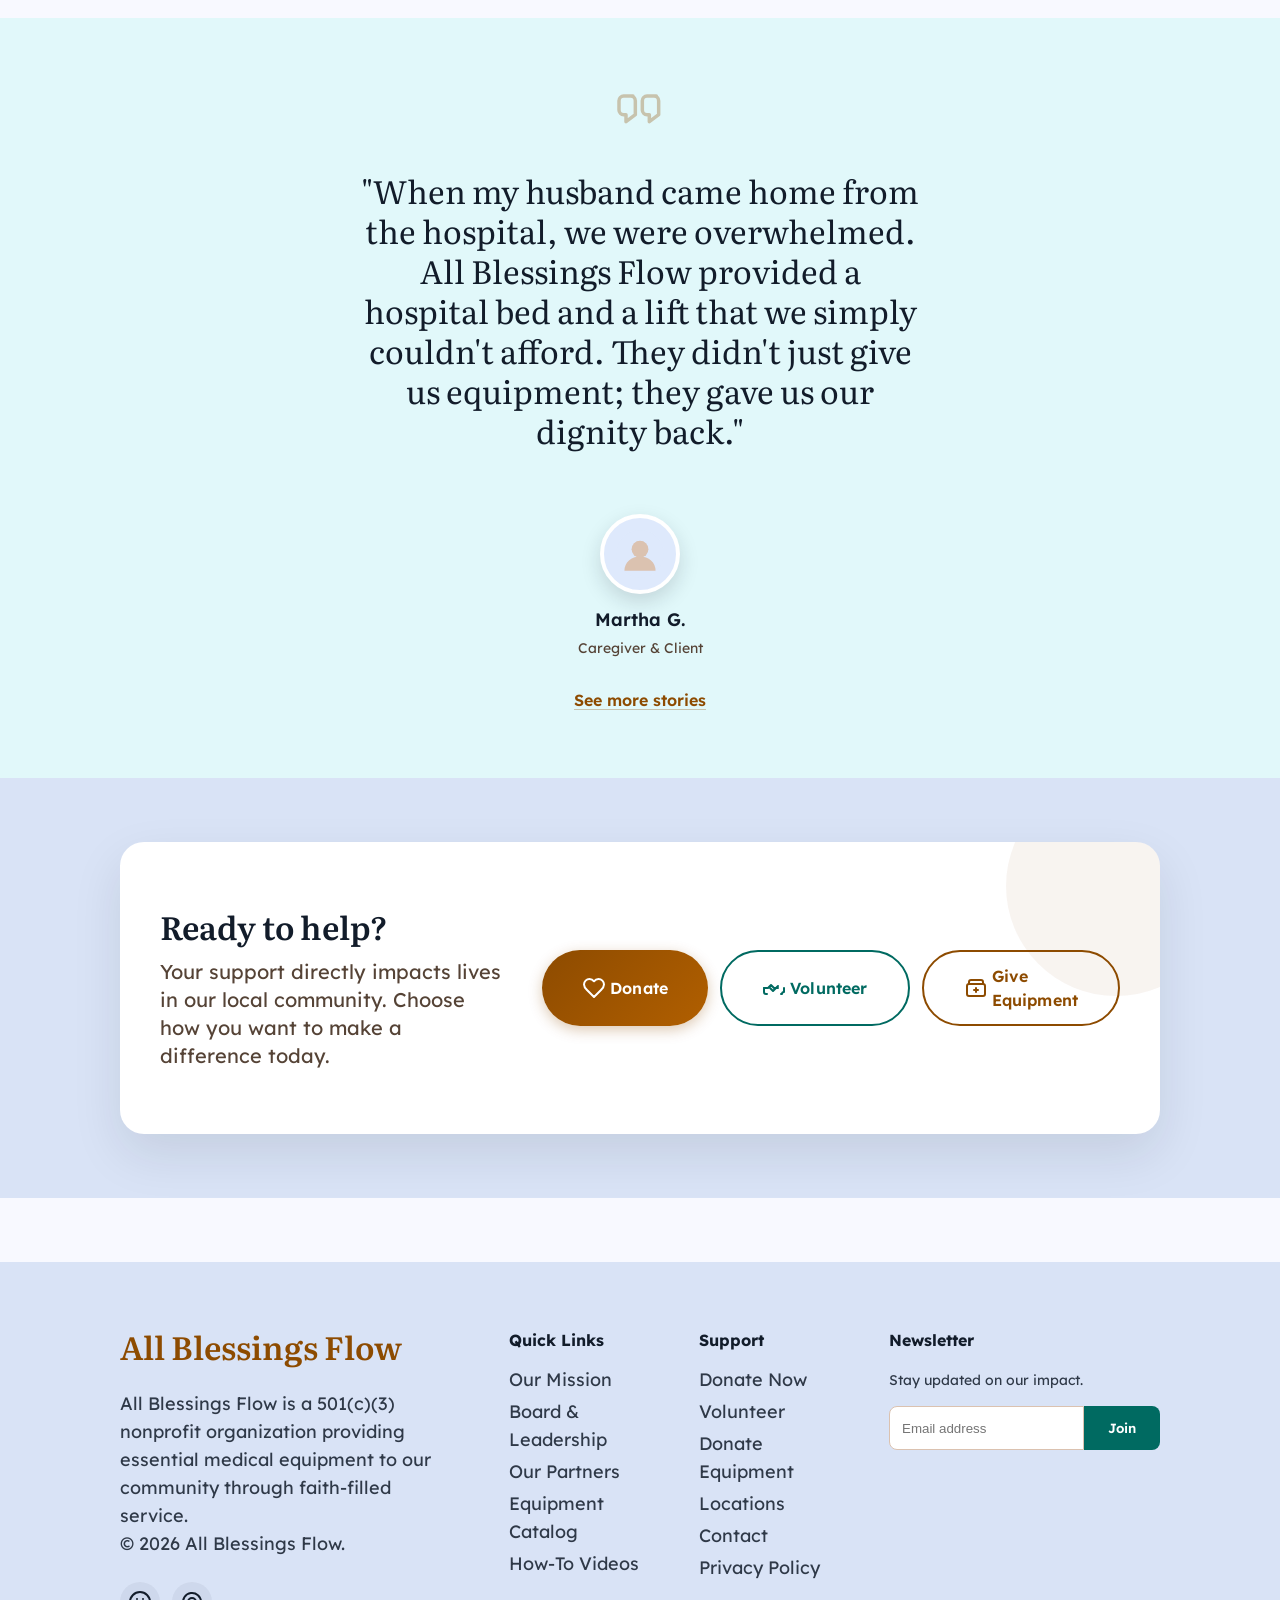
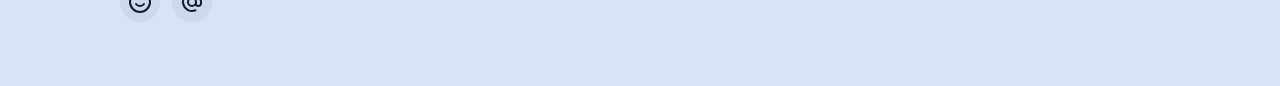
==== commit 1dc3a57b: "Design refinement pass: progressive disclosure forms, stock states, fluid type, motion, wayfinding P" ====
--- a/index.html
+++ b/index.html
@@ -186,26 +186,26 @@
     <!-- Impact Stats: Guide — Authority (SB7) -->
     <section class="section impact-stats" aria-label="Our impact">
       <div class="container">
-        <h2 class="sr-only">Our Impact Since 2015</h2>
+        <h2 class="section-eyebrow impact-stats__eyebrow">Counting Our Blessings — Since 2015</h2>
         <div class="impact-stats__grid">
           <div class="bento-card impact-stat">
             <svg class="icon icon-lg impact-stat__icon"><use href="#icon-users"></use></svg>
-            <p class="impact-stat__number">52,000+</p>
+            <p class="impact-stat__number stat-figure">52,000+</p>
             <p class="impact-stat__label">Families Served</p>
           </div>
           <div class="bento-card impact-stat">
             <svg class="icon icon-lg impact-stat__icon"><use href="#icon-armchair"></use></svg>
-            <p class="impact-stat__number">214,000+</p>
+            <p class="impact-stat__number stat-figure">214,000+</p>
             <p class="impact-stat__label">Items Given Out</p>
           </div>
           <div class="bento-card impact-stat">
             <svg class="icon icon-lg impact-stat__icon"><use href="#icon-dollar"></use></svg>
-            <p class="impact-stat__number">$13.4M+</p>
+            <p class="impact-stat__number stat-figure">$13.4M+</p>
             <p class="impact-stat__label">Saved for Families</p>
           </div>
           <div class="bento-card impact-stat">
             <svg class="icon icon-lg impact-stat__icon"><use href="#icon-leaf"></use></svg>
-            <p class="impact-stat__number">1.6M+ lbs</p>
+            <p class="impact-stat__number stat-figure">1.6M+ lbs</p>
             <p class="impact-stat__label">Equipment Reused</p>
           </div>
         </div>
@@ -216,25 +216,26 @@
     <section class="section how-it-works" id="how-it-works">
       <div class="container">
         <div class="how-it-works__intro">
+          <p class="section-eyebrow">How It Works</p>
           <h2>How to Receive Support</h2>
           <p>We make the process simple, dignified, and entirely free of cost for those in need.</p>
         </div>
         <div class="how-it-works__steps">
-          <div class="how-it-works__step">
+          <div class="how-it-works__step reveal-on-scroll">
             <div class="how-it-works__icon-circle">
               <svg class="icon"><use href="#icon-file-edit"></use></svg>
             </div>
             <h3>1. Request Equipment</h3>
             <p>Fill out our online request form or call one of our locations to tell us what you need for your recovery or care.</p>
           </div>
-          <div class="how-it-works__step">
+          <div class="how-it-works__step reveal-on-scroll">
             <div class="how-it-works__icon-circle">
               <svg class="icon"><use href="#icon-package"></use></svg>
             </div>
             <h3>2. Get Matched</h3>
             <p>We review our inventory of donated wheelchairs, hospital beds, and walkers to find the right equipment for your needs.</p>
           </div>
-          <div class="how-it-works__step">
+          <div class="how-it-works__step reveal-on-scroll">
             <div class="how-it-works__icon-circle">
               <svg class="icon"><use href="#icon-handshake"></use></svg>
             </div>
@@ -274,7 +275,7 @@
     <section class="section partner-bar" aria-label="Our partners">
       <div class="container">
         <p class="partner-bar__label">Trusted by 150+ healthcare and community partners</p>
-        <div class="partner-bar__logos" aria-hidden="true">
+        <div class="partner-bar__logos reveal-on-scroll" aria-hidden="true">
           <div class="partner-bar__logo"></div>
           <div class="partner-bar__logo partner-bar__logo--sm"></div>
           <div class="partner-bar__logo partner-bar__logo--lg"></div>
--- a/global/brand.css
+++ b/global/brand.css
@@ -45,6 +45,18 @@
   --color-on-secondary: #ffffff;
   --color-on-error: #ffffff;
 
+  /* Tertiary + fixed tokens — newly exposed for category color-coding (design refinement pass, 2026-07-05).
+     Present in the original DESIGN.md export but not previously surfaced as CSS variables. */
+  --color-tertiary: #3d6700;
+  --color-tertiary-rgb: 61, 103, 0;
+  --color-on-tertiary: #ffffff;
+  --color-primary-fixed: #ffdcc3;
+  --color-on-primary-fixed-variant: #6e3900;
+  --color-tertiary-fixed: #b1f661;
+  --color-on-tertiary-fixed-variant: #2e4f00;
+  --color-primary-container: #b15f00;
+  --color-on-primary-container: #fffbff;
+
   /* Hero scrim / overlay (hero uses a light gradient scrim, not a dark one) */
   --hero-scrim: rgba(var(--color-surface-container-low-rgb), 0.85);
 
@@ -52,14 +64,16 @@
   --font-display: 'Literata', serif;
   --font-body: 'Lexend', sans-serif;
 
-  /* Font sizes — mobile-first base values */
-  --text-h1: 32px;
-  --text-h1-line-height: 40px;
+  /* Font sizes — fluid clamp() scaling replaces the old hard breakpoint jump (design refinement pass, 2026-07-05).
+     Formula: clamp(min, min-in-rem + slope-vw, max) where slope = (max-min)/(maxViewport-minViewport)*100,
+     tuned for a 375px mobile floor to a 1024px desktop ceiling so nothing jumps abruptly at tablet-landscape widths. */
+  --text-h1: clamp(2rem, 1.4222rem + 2.4653vw, 3rem);              /* 32px -> 48px, fluid 375px-1024px */
+  --text-h1-line-height: clamp(2.5rem, 1.9222rem + 2.4653vw, 3.5rem); /* 40px -> 56px */
   --text-h1-letter-spacing: -0.02em;
-  --text-h2: 24px;
-  --text-h2-line-height: 32px;
-  --text-h3: 24px;
-  --text-h3-line-height: 32px;
+  --text-h2: clamp(1.5rem, 1.2111rem + 1.2327vw, 2rem);            /* 24px -> 32px, fluid 375px-1024px */
+  --text-h2-line-height: clamp(2rem, 1.7111rem + 1.2327vw, 2.5rem); /* 32px -> 40px */
+  --text-h3: clamp(1.25rem, 1.1056rem + 0.6163vw, 1.5rem);          /* 20px -> 24px, fluid 375px-1024px */
+  --text-h3-line-height: clamp(1.75rem, 1.6056rem + 0.6163vw, 2rem); /* 28px -> 32px */
   --text-body-lg: 20px;
   --text-body-lg-line-height: 32px;
   --text-body: 18px;
@@ -95,12 +109,6 @@
   --radius-full: 9999px;
 }
 
-/* Desktop typography upgrade — min-width only, per mobile-first rule */
-@media (min-width: 769px) {
-  :root {
-    --text-h1: 48px;
-    --text-h1-line-height: 56px;
-    --text-h2: 32px;
-    --text-h2-line-height: 40px;
-  }
-}
+/* Desktop typography upgrade — no longer needed for h1/h2/h3: clamp() above scales fluidly
+   across all viewport widths without a breakpoint jump. Retained as an empty block marker
+   in case a future non-fluid property needs a desktop upgrade here. */
--- a/global/global.css
+++ b/global/global.css
@@ -4,12 +4,18 @@
 @import url('brand.css');
 
 /*
-  Motion moments committed for this build (Step 0 — UI/UX Design Thinking):
+  Motion moments — updated 2026-07-05 (client-directed design refinement pass, extending the
+  original 3-moment budget deliberately, per Adam's explicit request):
   1. Hero entrance — headline/subhead/CTAs fade up in staggered sequence on load (index.html hero)
-  2. Primary CTA hover — .btn-primary lifts + brightens on hover/focus
-  3. Featured cards (Impact Stats + Locations) — hover lift, plus a one-time IntersectionObserver
-     reveal-on-scroll as each card group enters the viewport (index.js)
-  Nothing else animates. No parallax, no auto-play, no scroll-linked effects beyond the above.
+  2. Button press/active states — all primary/secondary/ghost buttons scale down subtly on :active,
+     not just hover, so touch and mouse users both get tactile feedback
+  3. Reveal-on-scroll — .bento-card and .reveal-on-scroll elements fade/lift into place via a single
+     shared IntersectionObserver in global/nav.js. Applied consistently to: Impact Stats, How It Works
+     steps, Locations cards, and the Partner trust bar — not just the original Impact Stats one-off.
+  4. Form field focus — border-color + soft ring transition (200ms) on all form inputs, replacing an
+     instant outline snap, for both keyboard and mouse users
+  Still no parallax, no auto-play, no carousels, nothing longer than 500ms, no bounce/elastic easing.
+  This remains a deliberately still site outside these named moments.
 */
 
 /* ---- Reset ---- */
@@ -99,9 +105,19 @@
 }
 
 /* ---- Focus states ---- */
+a,
+button,
+input,
+select,
+textarea {
+  transition: outline-offset 150ms ease;
+}
+
 a:focus-visible,
 button:focus-visible,
-input:focus-visible {
+input:focus-visible,
+select:focus-visible,
+textarea:focus-visible {
   outline: 3px solid var(--color-secondary);
   outline-offset: 2px;
 }
@@ -151,9 +167,24 @@
   opacity: 0.92;
 }
 
+.btn-primary:active {
+  transform: translateY(0) scale(0.97);
+  opacity: 1;
+  box-shadow: 0 2px 6px rgba(var(--color-primary-rgb), 0.3);
+}
+
 .btn-primary--large {
   padding: var(--space-md) var(--space-xl);
   font-size: 1.125rem;
+}
+
+/* Header CTA "you are here" state — pairs with aria-current="page" on the rare
+   header CTA button that doubles as that page's only nav wayfinding cue
+   (e.g. "Donate Now" on the Donate page itself). Design refinement pass, 2026-07-05. */
+.btn-primary[aria-current='page'],
+.btn-secondary[aria-current='page'] {
+  outline: 2px solid var(--color-on-surface);
+  outline-offset: 2px;
 }
 
 .btn-secondary {
@@ -168,9 +199,21 @@
   color: var(--color-on-secondary);
 }
 
+.btn-secondary:active {
+  transform: scale(0.97);
+  background: var(--color-secondary);
+  color: var(--color-on-secondary);
+  opacity: 0.85;
+}
+
 .btn-ghost {
   background: var(--color-on-surface);
   color: var(--color-neutral-light);
+}
+
+.btn-ghost:active {
+  transform: scale(0.97);
+  opacity: 0.85;
 }
 
 .btn-tertiary-link {
@@ -232,6 +275,55 @@
 /* ---- Skip Nav helpers ---- */
 main {
   display: block;
+}
+
+/* ---- Section eyebrow (hierarchy via weight + color, not just size — design refinement pass, 2026-07-05) ----
+   Distinguishes a small category label ("IMPACT," "HOW IT WORKS") from the headline that follows it,
+   so two similarly-sized text elements don't compete for visual weight in the same viewport. */
+.section-eyebrow {
+  display: inline-block;
+  font-family: var(--font-body);
+  font-size: var(--text-small);
+  font-weight: 700;
+  letter-spacing: 0.08em;
+  text-transform: uppercase;
+  color: var(--color-secondary);
+  margin-bottom: var(--space-xs);
+}
+
+/* ---- Stat figure (hierarchy via weight + color — used for large proof numbers like "52,000+") ---- */
+.stat-figure {
+  font-family: var(--font-display);
+  font-weight: 700;
+  color: var(--color-accent);
+  font-variant-numeric: tabular-nums;
+}
+
+/* ---- Reveal-on-scroll (generalized motion pattern — design refinement pass, 2026-07-05) ----
+   Same visual language as .bento-card's reveal, but usable on any element/page. The IntersectionObserver
+   that flips .is-visible lives in global/nav.js so it runs on every page without per-page JS. */
+.reveal-on-scroll {
+  opacity: 0;
+  transform: translateY(20px);
+}
+
+.reveal-on-scroll.is-visible {
+  opacity: 1;
+  transform: translateY(0);
+  transition: opacity 500ms ease, transform 500ms ease;
+}
+
+.no-js .reveal-on-scroll {
+  opacity: 1;
+  transform: none;
+}
+
+/* ---- Footer / nav "you are here" active-link treatment (wayfinding — design refinement pass, 2026-07-05) ---- */
+.site-footer__column a.is-current-page {
+  color: var(--color-primary);
+  font-weight: 700;
+  text-decoration: underline;
+  text-decoration-color: rgba(var(--color-primary-rgb), 0.4);
 }
 
 /* ==================== Site Header / Nav (shared across every page) ==================== */
@@ -602,13 +694,30 @@
 .form-field select,
 .form-field textarea {
   min-height: 44px;
-  border: 1px solid var(--color-input-border);
+  border: 2px solid var(--color-input-border);
   border-radius: var(--radius-lg);
   padding: var(--space-sm);
   font-family: var(--font-body);
   font-size: var(--text-body);
   background: var(--color-surface-container-lowest);
   color: var(--color-on-surface);
+  transition: border-color 200ms ease, box-shadow 200ms ease;
+}
+
+/* Smooth focus ring — border-color + soft glow, per DESIGN.md's "2px soft-teal when focused" spec,
+   rather than an instant outline snap (design refinement pass, 2026-07-05) */
+.form-field input:focus,
+.form-field select:focus,
+.form-field textarea:focus {
+  border-color: var(--color-secondary);
+  box-shadow: 0 0 0 4px rgba(var(--color-secondary-rgb), 0.15);
+  outline: none;
+}
+
+.form-field input:focus-visible,
+.form-field select:focus-visible,
+.form-field textarea:focus-visible {
+  outline: none;
 }
 
 .form-field textarea {
@@ -627,6 +736,50 @@
 
 .form-message--error {
   color: var(--color-error);
+}
+
+/* ---- Progressive disclosure form helpers (item 1 — design refinement pass, 2026-07-05) ---- */
+.form-field__optional {
+  font-weight: 400;
+  color: var(--color-text-muted);
+  font-size: var(--text-small);
+}
+
+.form-field-group {
+  border: 1px solid var(--color-border);
+  border-radius: var(--radius-lg);
+  padding: var(--space-md);
+  margin-bottom: var(--space-md);
+  background: var(--color-surface-container-low);
+}
+
+.form-field--radio-group {
+  border: none;
+  padding: 0;
+  margin: 0;
+}
+
+.form-field--radio-group legend {
+  font-size: var(--text-label-lg);
+  font-weight: 600;
+  margin-bottom: var(--space-xs);
+  padding: 0;
+}
+
+.form-field__radio-label {
+  display: flex;
+  align-items: center;
+  gap: var(--space-xs);
+  font-weight: 400;
+  margin-bottom: var(--space-xs);
+  cursor: pointer;
+}
+
+.form-field__radio-label input[type="radio"] {
+  min-height: auto;
+  width: 18px;
+  height: 18px;
+  accent-color: var(--color-secondary);
 }
 
 /* ---- CSS image placeholder (used across new interior pages pending real photography) ---- */
--- a/index.css
+++ b/index.css
@@ -92,6 +92,12 @@
   background: var(--color-surface-container-low);
 }
 
+.impact-stats__eyebrow {
+  display: block;
+  text-align: center;
+  margin-bottom: var(--space-lg);
+}
+
 .impact-stats__grid {
   display: grid;
   grid-template-columns: 1fr;
@@ -112,10 +118,9 @@
 }
 
 .impact-stat__number {
-  font-family: var(--font-display);
+  /* font-family, font-weight, and color come from the shared .stat-figure class in global.css
+     (design refinement pass, 2026-07-05) — this rule only sets the page-specific size. */
   font-size: var(--text-h2);
-  font-weight: 600;
-  color: var(--color-primary);
 }
 
 .impact-stat__label {
